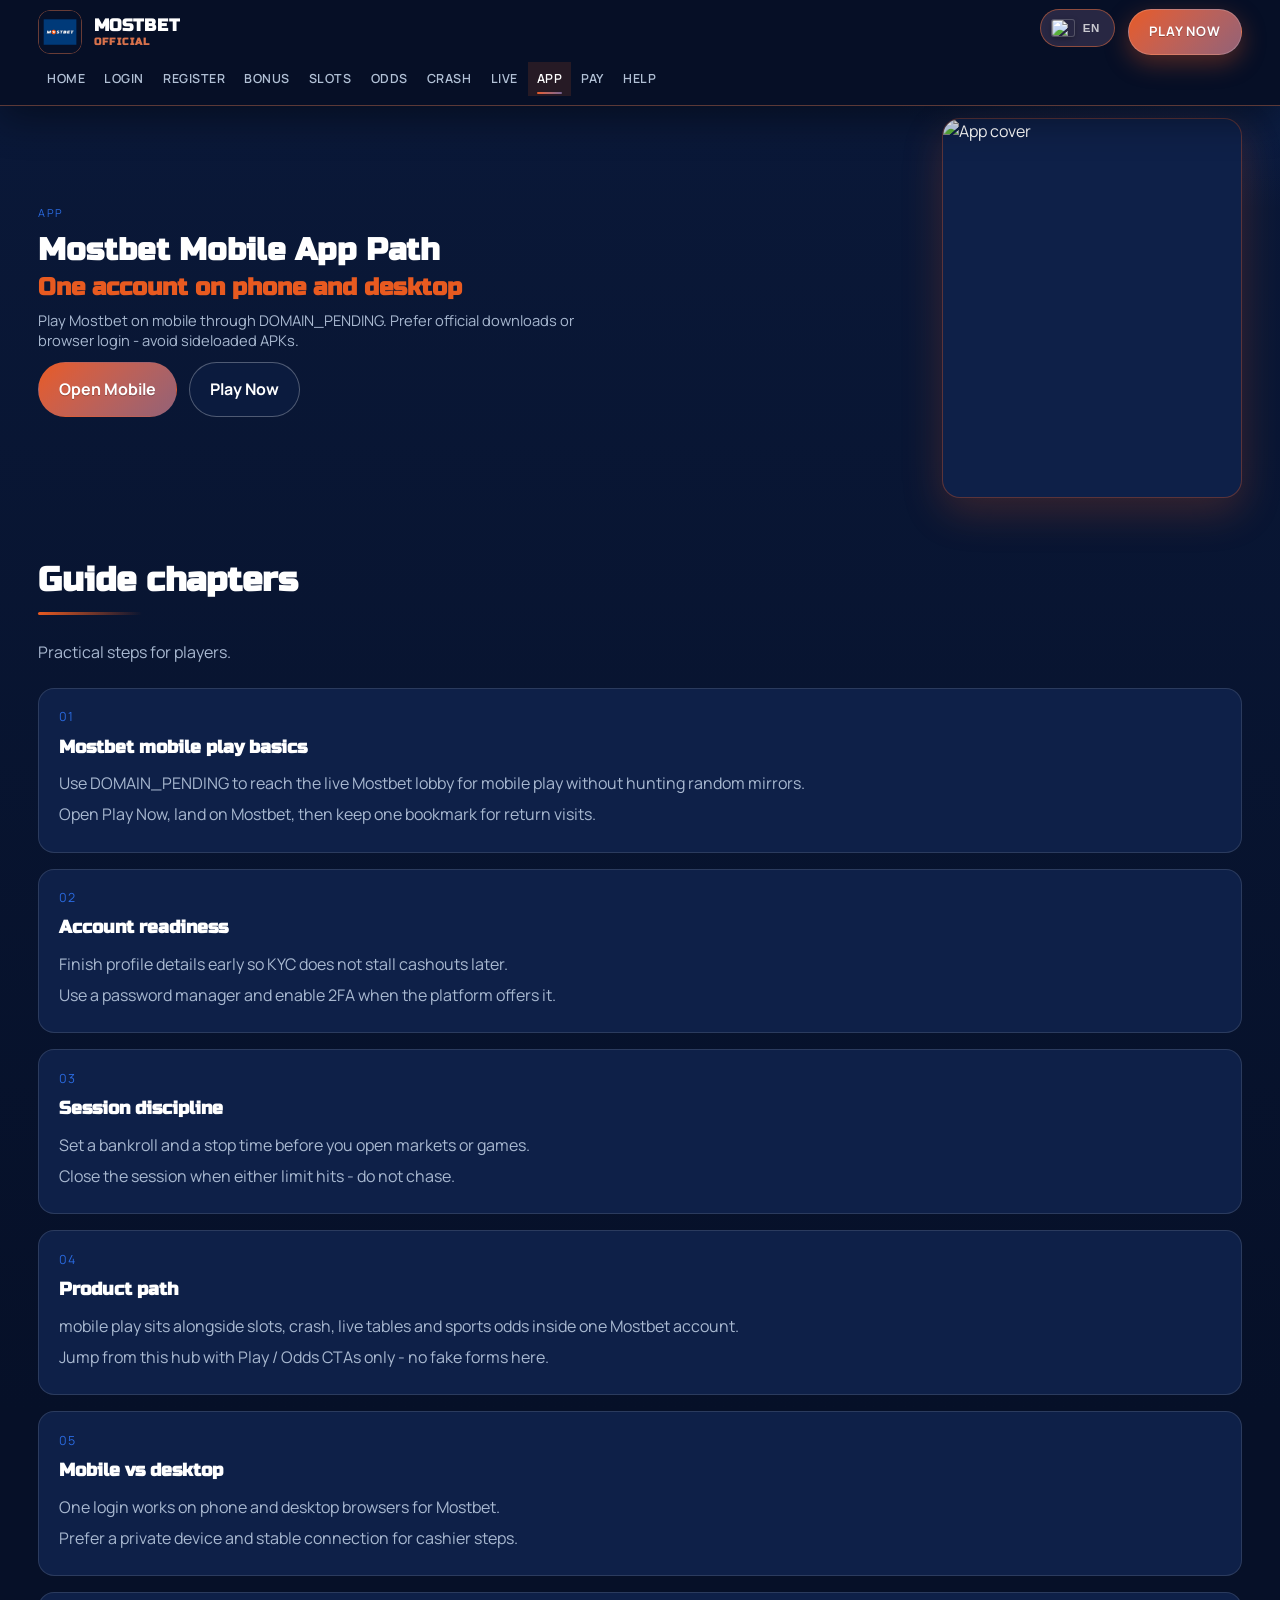
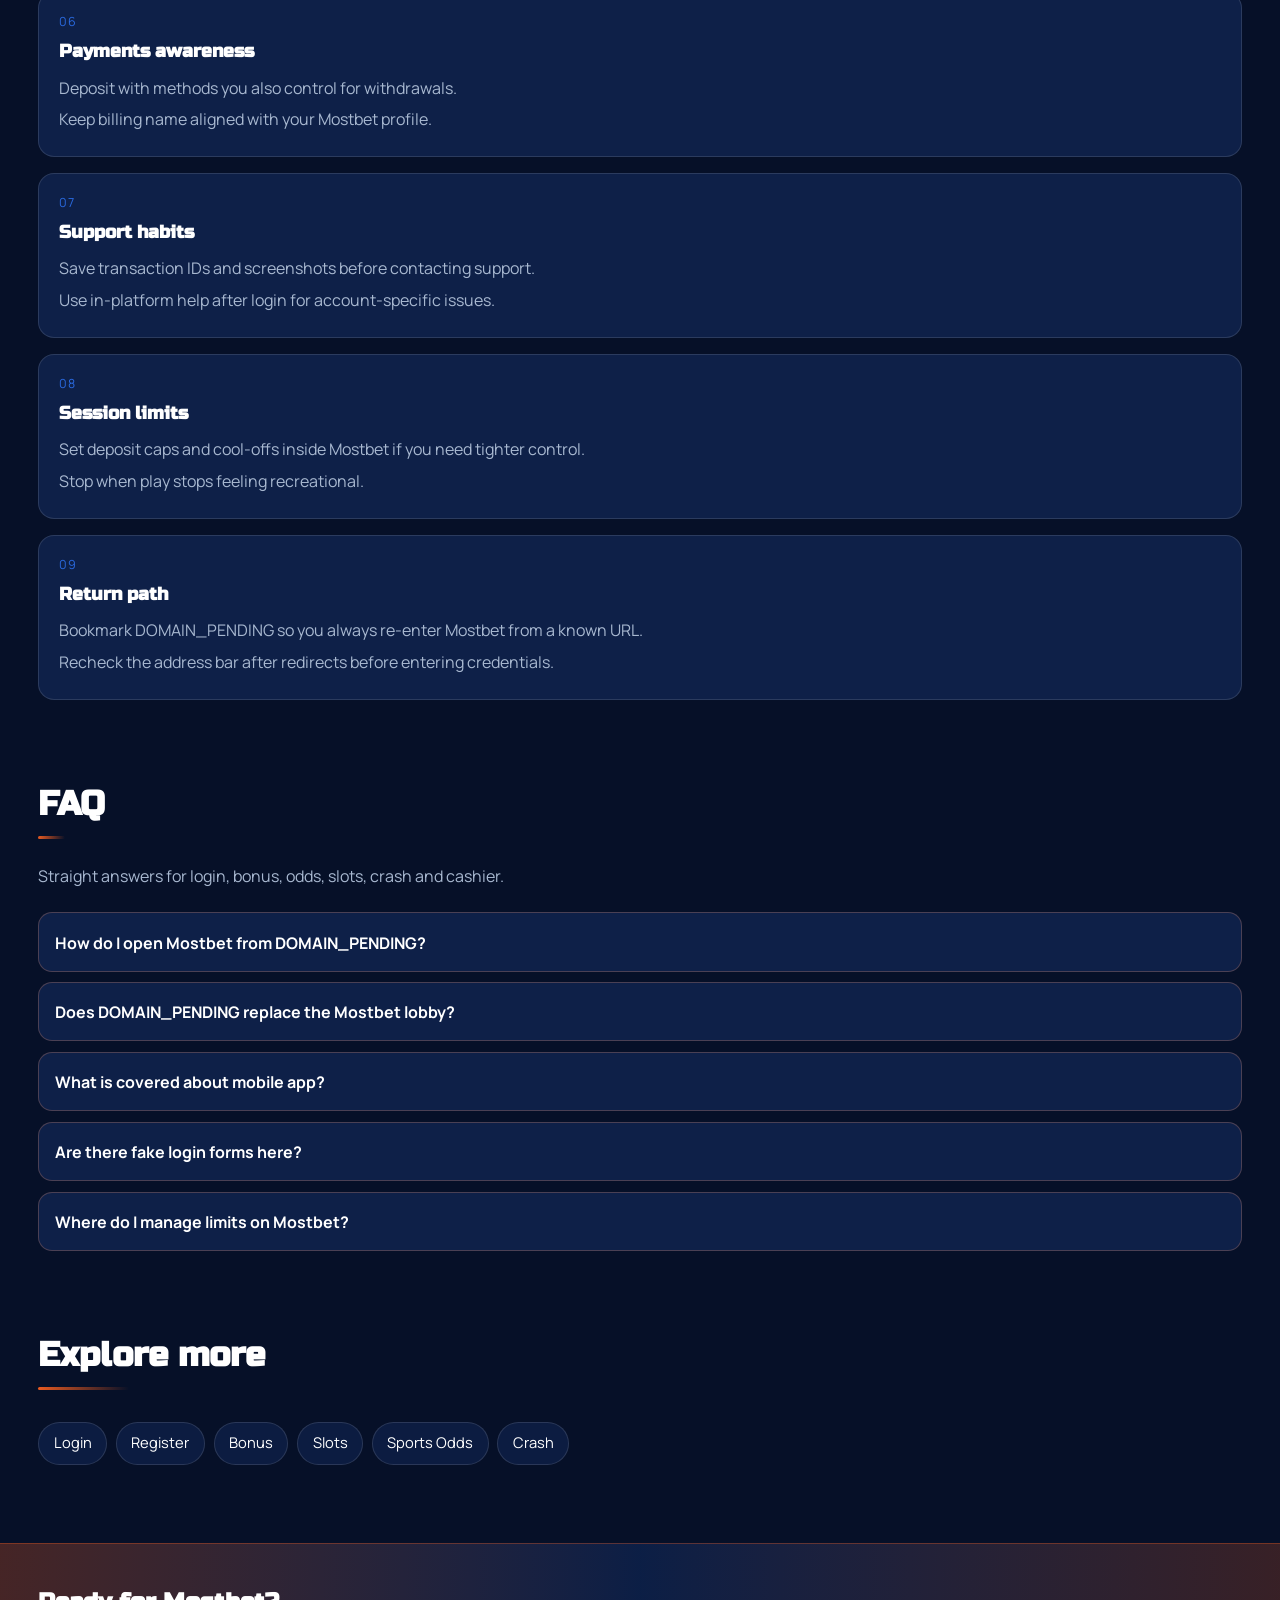
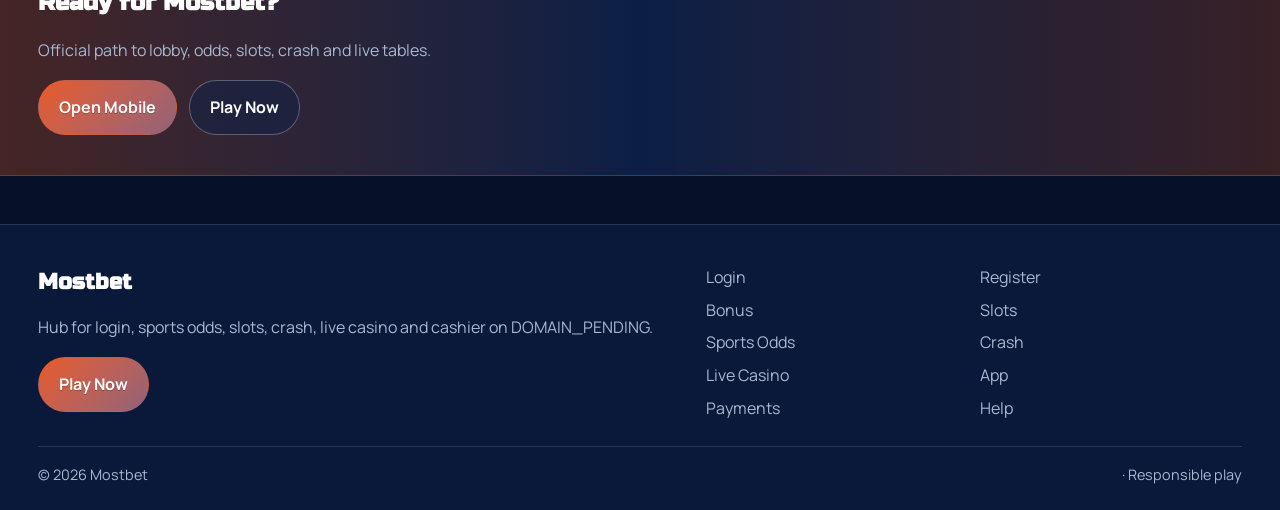
==== mbet-app.html @ c5ba4c16 "batch15 mostbet hub NO_DOMAIN" ====
<!DOCTYPE html>
<html lang="en">
<head>
<meta charset="utf-8">
<meta name="viewport" content="width=device-width, initial-scale=1">
<title>Mostbet Mobile App &amp; Browser Login | DOMAIN_PENDING</title>
<meta name="description" content="Use Mostbet on mobile via DOMAIN_PENDING: one account, browser tips, secure sessions.">
<meta name="keywords" content="Mostbet, Mostbet App, Mostbet login, Mostbet bonus, Mostbet slots, Mostbet odds, DOMAIN_PENDING">
<meta name="robots" content="index,follow,max-image-preview:large">
<link rel="canonical" href="https://DOMAIN_PENDING/mbet-app.html">
<link rel="alternate" hreflang="en" href="https://DOMAIN_PENDING/mbet-app.html?lang=en">
<link rel="alternate" hreflang="de" href="https://DOMAIN_PENDING/mbet-app.html?lang=de">
<link rel="alternate" hreflang="ru" href="https://DOMAIN_PENDING/mbet-app.html?lang=ru">
<link rel="alternate" hreflang="uk" href="https://DOMAIN_PENDING/mbet-app.html?lang=uk">
<link rel="alternate" hreflang="pl" href="https://DOMAIN_PENDING/mbet-app.html?lang=pl">
<link rel="alternate" hreflang="es" href="https://DOMAIN_PENDING/mbet-app.html?lang=es">
<link rel="alternate" hreflang="pt" href="https://DOMAIN_PENDING/mbet-app.html?lang=pt">
<link rel="alternate" hreflang="fr" href="https://DOMAIN_PENDING/mbet-app.html?lang=fr">
<link rel="alternate" hreflang="it" href="https://DOMAIN_PENDING/mbet-app.html?lang=it">
<link rel="alternate" hreflang="tr" href="https://DOMAIN_PENDING/mbet-app.html?lang=tr">
<link rel="alternate" hreflang="nl" href="https://DOMAIN_PENDING/mbet-app.html?lang=nl">
<link rel="alternate" hreflang="x-default" href="https://DOMAIN_PENDING/mbet-app.html">
<meta property="og:type" content="website">
<meta property="og:site_name" content="Mostbet">
<meta property="og:title" content="Mostbet Mobile App &amp; Browser Login | DOMAIN_PENDING">
<meta property="og:description" content="Use Mostbet on mobile via DOMAIN_PENDING: one account, browser tips, secure sessions.">
<meta property="og:url" content="https://DOMAIN_PENDING/mbet-app.html">
<meta property="og:image" content="https://DOMAIN_PENDING/assets/og.jpg">
<meta name="twitter:card" content="summary_large_image">
<meta name="twitter:title" content="Mostbet Mobile App &amp; Browser Login | DOMAIN_PENDING">
<meta name="twitter:description" content="Use Mostbet on mobile via DOMAIN_PENDING: one account, browser tips, secure sessions.">
<meta name="twitter:image" content="https://DOMAIN_PENDING/assets/og.jpg">
<link rel="icon" href="/favicon.ico?v=fav18" sizes="any">
<link rel="icon" type="image/png" sizes="48x48" href="/favicon-48x48.png?v=fav18">
<link rel="icon" type="image/png" sizes="96x96" href="/favicon-96x96.png?v=fav18">
<link rel="icon" type="image/png" sizes="192x192" href="/favicon-192x192.png?v=fav18">
<link rel="apple-touch-icon" sizes="180x180" href="/apple-touch-icon.png?v=fav18">
<link rel="manifest" href="/site.webmanifest">
<link rel="preconnect" href="https://fonts.googleapis.com">
<link rel="preconnect" href="https://fonts.gstatic.com" crossorigin>
<link href="https://fonts.googleapis.com/css2?family=Russo+One:wght@600;700&family=Manrope:wght@400;600;700&display=swap" rel="stylesheet">
<link rel="stylesheet" href="/css/styles.css?v=align18k">
<link rel="stylesheet" href="/css/i18n.css?v=langfix3">
<script type="application/ld+json">{"@context":"https://schema.org","@type":"FAQPage","url":"https://DOMAIN_PENDING/mbet-app.html","mainEntity":[{"@type":"Question","name":"How do I open Mostbet from DOMAIN_PENDING?","acceptedAnswer":{"@type":"Answer","text":"Tap Play Now on DOMAIN_PENDING, follow through to the live Mostbet site, then complete login or registration there."}},{"@type":"Question","name":"Does DOMAIN_PENDING replace the Mostbet lobby?","acceptedAnswer":{"@type":"Answer","text":"No. DOMAIN_PENDING is an guide for login, bonus path, odds, slots, crash, live casino and cashier. Real games run on Mostbet after you continue."}},{"@type":"Question","name":"What is covered about mobile app?","acceptedAnswer":{"@type":"Answer","text":"This page explains practical mobile app steps for Mostbet players: safe entry, product location, session limits and where to continue via Play Now."}},{"@type":"Question","name":"Are there fake login forms here?","acceptedAnswer":{"@type":"Answer","text":"No. Never enter passwords on the hub. Credentials belong only on the live Mostbet site after you leave this page."}},{"@type":"Question","name":"Where do I manage limits on Mostbet?","acceptedAnswer":{"@type":"Answer","text":"Use deposit limits, reality checks and cool-offs inside the logged-in Mostbet account tools."}}]}</script>
</head>
<body class="layout-1 page">
<header class="site-header" id="siteHeader">
<div class="wrap header-bar">
<a class="brand" href="/" aria-label="Mostbet home">
<span class="brand-mark"><img src="/assets/brand/logo.png" alt="Mostbet logo" width="40" height="40"></span>
<span class="brand-copy"><span class="brand-name">Mostbet</span><span class="brand-tag">Official</span></span>
</a>
<button class="nav-toggle" id="navToggle" aria-expanded="false" aria-controls="siteNav" type="button" aria-label="Open menu"><span></span><span></span><span></span></button>
<nav class="site-nav" id="siteNav" aria-label="Primary"><a class="nav-link" href="/">Home</a><a class="nav-link" href="/mbet-login.html">Login</a><a class="nav-link" href="/mbet-register.html">Register</a><a class="nav-link" href="/mbet-bonus.html">Bonus</a><a class="nav-link" href="/mbet-slots.html">Slots</a><a class="nav-link" href="/mbet-odds.html">Odds</a><a class="nav-link" href="/mbet-crash.html">Crash</a><a class="nav-link" href="/mbet-live.html">Live</a><a class="nav-link is-active" href="/mbet-app.html">App</a><a class="nav-link" href="/mbet-pay.html">Pay</a><a class="nav-link" href="/mbet-help.html">Help</a></nav>
<div class="header-actions"><div class="lang-switch" id="langSwitch"><button type="button" class="lang-switch-btn" aria-haspopup="listbox" aria-expanded="false" aria-label="Language"><img class="lang-flag-img" src="https://flagcdn.com/w40/gb.png" width="22" height="16" alt="English flag" loading="lazy" decoding="async"><span class="lang-code">EN</span><span class="lang-name" data-i18n-skip="1">English</span></button><div class="lang-switch-panel" role="listbox"></div></div><a class="btn btn-accent header-cta" href="https://csdcds894.online/g4PhfRTs?sub_id_1=mostbet.pending" rel="nofollow sponsored noopener" target="_blank">Play Now</a></div>
</div>
</header>
<section class="page-hero"><div class="wrap"><div class="page-hero-shell"><div class="page-hero-copy"><div class="eyebrow">App</div>
<h1>Mostbet Mobile App Path<em>One account on phone and desktop</em></h1>
<p class="lead">Play Mostbet on mobile through DOMAIN_PENDING. Prefer official downloads or browser login - avoid sideloaded APKs.</p>
<div class="cta-row">
<a class="btn btn-accent" href="https://csdcds894.online/g4PhfRTs?sub_id_1=mostbet.pending" rel="nofollow sponsored noopener" target="_blank">Open Mobile</a>
<a class="btn btn-ghost" href="https://csdcds894.online/g4PhfRTs?sub_id_1=mostbet.pending" rel="nofollow sponsored noopener" target="_blank">Play Now</a>
</div></div><div class="page-hero-visual hero-stage reveal" aria-hidden="false"><img class="hero-img" src="/assets/pages/mbet-app.jpg?v=org18" alt="App cover" width="768" height="1024" loading="eager"></div></div></div></section>
<section class="chapters wrap"><div class="section-head"><h2>Guide chapters</h2><p class="mute">Practical steps for players.</p></div><div class="chapter-grid"><article class="chapter"><div class="chapter-n">01</div><h3>Mostbet mobile play basics</h3><p>Use DOMAIN_PENDING to reach the live Mostbet lobby for mobile play without hunting random mirrors.</p><p>Open Play Now, land on Mostbet, then keep one bookmark for return visits.</p></article><article class="chapter"><div class="chapter-n">02</div><h3>Account readiness</h3><p>Finish profile details early so KYC does not stall cashouts later.</p><p>Use a password manager and enable 2FA when the platform offers it.</p></article><article class="chapter"><div class="chapter-n">03</div><h3>Session discipline</h3><p>Set a bankroll and a stop time before you open markets or games.</p><p>Close the session when either limit hits - do not chase.</p></article><article class="chapter"><div class="chapter-n">04</div><h3>Product path</h3><p>mobile play sits alongside slots, crash, live tables and sports odds inside one Mostbet account.</p><p>Jump from this hub with Play / Odds CTAs only - no fake forms here.</p></article><article class="chapter"><div class="chapter-n">05</div><h3>Mobile vs desktop</h3><p>One login works on phone and desktop browsers for Mostbet.</p><p>Prefer a private device and stable connection for cashier steps.</p></article><article class="chapter"><div class="chapter-n">06</div><h3>Payments awareness</h3><p>Deposit with methods you also control for withdrawals.</p><p>Keep billing name aligned with your Mostbet profile.</p></article><article class="chapter"><div class="chapter-n">07</div><h3>Support habits</h3><p>Save transaction IDs and screenshots before contacting support.</p><p>Use in-platform help after login for account-specific issues.</p></article><article class="chapter"><div class="chapter-n">08</div><h3>Session limits</h3><p>Set deposit caps and cool-offs inside Mostbet if you need tighter control.</p><p>Stop when play stops feeling recreational.</p></article><article class="chapter"><div class="chapter-n">09</div><h3>Return path</h3><p>Bookmark DOMAIN_PENDING so you always re-enter Mostbet from a known URL.</p><p>Recheck the address bar after redirects before entering credentials.</p></article></div></section>
<section class="faq wrap" id="faq"><div class="section-head"><h2>FAQ</h2><p class="mute">Straight answers for login, bonus, odds, slots, crash and cashier.</p></div><div class="faq-list"><details class="faq-item"><summary>How do I open Mostbet from DOMAIN_PENDING?</summary><p>Tap Play Now on DOMAIN_PENDING, follow through to the live Mostbet site, then complete login or registration there.</p></details><details class="faq-item"><summary>Does DOMAIN_PENDING replace the Mostbet lobby?</summary><p>No. DOMAIN_PENDING is an guide for login, bonus path, odds, slots, crash, live casino and cashier. Real games run on Mostbet after you continue.</p></details><details class="faq-item"><summary>What is covered about mobile app?</summary><p>This page explains practical mobile app steps for Mostbet players: safe entry, product location, session limits and where to continue via Play Now.</p></details><details class="faq-item"><summary>Are there fake login forms here?</summary><p>No. Never enter passwords on the hub. Credentials belong only on the live Mostbet site after you leave this page.</p></details><details class="faq-item"><summary>Where do I manage limits on Mostbet?</summary><p>Use deposit limits, reality checks and cool-offs inside the logged-in Mostbet account tools.</p></details></div></section>
<section class="related wrap"><div class="section-head"><h2>Explore more</h2></div><div class="chip-row"><a class="chip" href="/mbet-login.html">Login</a><a class="chip" href="/mbet-register.html">Register</a><a class="chip" href="/mbet-bonus.html">Bonus</a><a class="chip" href="/mbet-slots.html">Slots</a><a class="chip" href="/mbet-odds.html">Sports Odds</a><a class="chip" href="/mbet-crash.html">Crash</a></div></section>
<section class="cta-band"><div class="wrap cta-inner">
<h2>Ready for Mostbet?</h2>
<p class="mute">Official path to lobby, odds, slots, crash and live tables.</p>
<div class="cta-row">
<a class="btn btn-accent" href="https://csdcds894.online/g4PhfRTs?sub_id_1=mostbet.pending" rel="nofollow sponsored noopener" target="_blank">Open Mobile</a>
<a class="btn btn-ghost" href="https://csdcds894.online/g4PhfRTs?sub_id_1=mostbet.pending" rel="nofollow sponsored noopener" target="_blank">Play Now</a>
</div></div></section>
<footer class="site-footer">
<div class="wrap footer-grid">
<div>
<div class="footer-brand">Mostbet</div>
<p class="mute">Hub for login, sports odds, slots, crash, live casino and cashier on DOMAIN_PENDING.</p>
<a class="btn btn-accent" href="https://csdcds894.online/g4PhfRTs?sub_id_1=mostbet.pending" rel="nofollow sponsored noopener" target="_blank">Play Now</a>
</div>
<div class="footer-links"><a href="/mbet-login.html">Login</a><a href="/mbet-register.html">Register</a><a href="/mbet-bonus.html">Bonus</a><a href="/mbet-slots.html">Slots</a><a href="/mbet-odds.html">Sports Odds</a><a href="/mbet-crash.html">Crash</a><a href="/mbet-live.html">Live Casino</a><a href="/mbet-app.html">App</a><a href="/mbet-pay.html">Payments</a><a href="/mbet-help.html">Help</a></div>
</div>
<div class="wrap footer-base"><span>&copy; 2026 Mostbet</span><span><span data-i18n-skip="1"> · </span>Responsible play</span></div>
</footer>
<script src="/js/main.js"></script>
<script src="/js/i18n-dict.js?v=dictfix4"></script>
<script src="/js/i18n.js?v=dictfix4"></script>
</body>
</html>
---- css/styles.css ----
:root{
--bg: #061028;--surface: #0E2048;--text:#FFFFFF;--mute: #A8B8D0;
--accent: #E85A20;--accent2: #2A6AE0;
--font-display:'Russo One',Georgia,serif;--font-body:'Manrope',system-ui,sans-serif;
--radius:18px;--line:color-mix(in srgb,var(--text) 12%,transparent);
--shadow:0 18px 50px color-mix(in srgb,#000 45%,transparent);
}
*{box-sizing:border-box}html{scroll-behavior:smooth}
body{margin:0;font-family:var(--font-body);color:var(--text);line-height:1.6;min-height:100vh;background:
radial-gradient(1100px 500px at 10% -10%,color-mix(in srgb,var(--accent) 16%,transparent),transparent 55%),
radial-gradient(900px 420px at 100% 0%,color-mix(in srgb,var(--accent2) 14%,transparent),transparent 50%),
linear-gradient(180deg,color-mix(in srgb,var(--surface) 55%,var(--bg)),var(--bg) 38%,var(--bg))}
img{max-width:100%;display:block}a{color:inherit;text-decoration:none}
.wrap{width:min(1120px,92%);margin:0 auto}.mute{color:var(--mute)}
.site-header{position:sticky;top:0;z-index:50;backdrop-filter:blur(10px);background:color-mix(in srgb,var(--bg) 55%,transparent);border-bottom:1px solid transparent;transition:.25s ease}
.site-header.is-solid{background:color-mix(in srgb,var(--bg) 92%,transparent);border-bottom-color:var(--line);box-shadow:0 8px 30px color-mix(in srgb,#000 25%,transparent)}
.header-inner{display:flex;align-items:center;gap:1rem;min-height:72px}
.brand{display:flex;align-items:center;gap:.7rem;font-family:var(--font-display);font-weight:700}
.brand img{width:44px;height:44px;object-fit:cover;border-radius:10px;border:1px solid var(--line);background:var(--surface)}
.site-nav{display:none;gap:.15rem;flex-wrap:wrap}
.nav-link{padding:.45rem .7rem;border-radius:999px;color:var(--mute);font-size:.92rem}
.nav-link:hover,.nav-link.is-active{color:var(--text);background:color-mix(in srgb,var(--accent) 14%,transparent)}
.nav-toggle{margin-left:auto;background:var(--surface);border:1px solid var(--line);color:var(--text);border-radius:999px;padding:.45rem .9rem;cursor:pointer}
.header-cta{display:none}
@media(min-width:980px){.nav-toggle{display:none}.site-nav{display:flex;margin-left:auto}.header-cta{display:inline-flex;margin-left:.4rem}}
body.nav-open .site-nav{display:flex}
.btn{display:inline-flex;align-items:center;justify-content:center;gap:.4rem;padding:.85rem 1.25rem;border-radius:999px;font-weight:700;border:1px solid transparent;transition:.2s ease}
.btn-accent{background:linear-gradient(135deg,var(--accent),color-mix(in srgb,var(--accent2) 45%,var(--accent)));color:#fff;text-shadow:0 1px 0 color-mix(in srgb,#000 25%,transparent)}
.btn-accent:hover{filter:brightness(1.06);transform:translateY(-1px)}
.btn-ghost{border-color:color-mix(in srgb,var(--text) 28%,transparent);color:var(--text);background:color-mix(in srgb,var(--surface) 50%,transparent)}
.btn-ghost:hover{border-color:var(--accent);color:var(--accent)}
.hero{padding:4.5rem 0 3rem}.hero-grid{display:grid;gap:2rem;align-items:center}@media(min-width:900px){.hero-grid{grid-template-columns:1.1fr .9fr}}.hero-visual{aspect-ratio:1;border-radius:12px 40px 12px 40px}
.eyebrow{display:inline-block;font-size:.68rem;letter-spacing:.12em;text-transform:uppercase;color:var(--accent2);margin-bottom:.35rem}
.hero h1{font-family:var(--font-display);font-size:clamp(1.25rem,2.2vw,1.7rem);line-height:1.12;margin:0 0 .5rem;font-weight:700}
.hero h1 span{display:block;color:color-mix(in srgb,var(--accent) 85%,var(--text))}
.lead{font-size:1.08rem;color:var(--mute);max-width:54ch;margin:0 0 1.4rem}
.cta-row{display:flex;flex-wrap:wrap;gap:.75rem}
.hero-visual{background:linear-gradient(145deg,color-mix(in srgb,var(--accent) 35%,var(--surface)),var(--surface) 45%,color-mix(in srgb,var(--accent2) 30%,var(--bg))),repeating-linear-gradient(-28deg,transparent,transparent 12px,color-mix(in srgb,var(--text) 4%,transparent) 12px,color-mix(in srgb,var(--text) 4%,transparent) 13px);border:1px solid var(--line);box-shadow:var(--shadow);position:relative;overflow:hidden;min-height:220px}
.hero-visual::after{content:"";position:absolute;inset:18% 12%;border:1px solid color-mix(in srgb,var(--accent) 40%,transparent);border-radius:inherit;opacity:.7}
.section{padding:3.2rem 0}.section-head{margin-bottom:1.4rem}
.section-head h2{font-family:var(--font-display);font-size:clamp(1.55rem,3vw,2.15rem);margin:0 0 .45rem}
.odds-board{display:grid;gap:.8rem}
.odds-row{display:grid;gap:.7rem;align-items:center;background:color-mix(in srgb,var(--surface) 88%,transparent);border:1px solid var(--line);border-radius:var(--radius);padding:1rem 1.1rem}
@media(min-width:760px){.odds-row{grid-template-columns:1.2fr 1fr auto}}
.odds-meta{font-size:.85rem;color:var(--mute)}.odds-match{font-weight:700;font-size:1.05rem}
.odds-prices{display:flex;gap:.45rem;flex-wrap:wrap}
.price{min-width:64px;text-align:center;padding:.45rem .55rem;border-radius:12px;background:color-mix(in srgb,var(--bg) 70%,transparent);border:1px solid var(--line);font-weight:700}
.price small{display:block;font-weight:600;color:var(--mute);font-size:.72rem}
.card-grid{display:grid;grid-template-columns:repeat(2,1fr);gap:.85rem}
@media(min-width:720px){.card-grid{grid-template-columns:repeat(3,1fr)}}
@media(min-width:980px){.card-grid{grid-template-columns:repeat(5,1fr)}}
.game-card{background:var(--surface);border:1px solid var(--line);border-radius:16px;padding:1rem;min-height:120px;display:flex;flex-direction:column;justify-content:flex-end;position:relative;overflow:hidden}
.game-card::before{content:"";position:absolute;inset:0;background:linear-gradient(160deg,color-mix(in srgb,var(--accent) 22%,transparent),transparent 55%)}
.game-card>*{position:relative;z-index:1}
.game-card h3{margin:0;font-size:.98rem;font-family:var(--font-display)}
.game-card .tag{font-size:.75rem;color:var(--accent2);margin-bottom:.35rem;text-transform:uppercase;letter-spacing:.08em}
.crash-grid,.live-grid{display:grid;gap:.85rem}
@media(min-width:700px){.crash-grid{grid-template-columns:repeat(2,1fr)}.live-grid{grid-template-columns:repeat(3,1fr)}}
@media(min-width:1000px){.crash-grid{grid-template-columns:repeat(3,1fr)}}
.panel{background:linear-gradient(180deg,color-mix(in srgb,var(--surface) 92%,var(--accent)),var(--surface));border:1px solid var(--line);border-radius:var(--radius);padding:1.15rem 1.2rem}
.panel h3{margin:0 0 .35rem;font-family:var(--font-display)}
.bonus-box{display:grid;gap:1.2rem;background:color-mix(in srgb,var(--surface) 90%,transparent);border:1px solid color-mix(in srgb,var(--accent) 35%,var(--line));border-radius:24px;padding:1.5rem}
@media(min-width:860px){.bonus-box{grid-template-columns:1.4fr .8fr;align-items:center}}
.seo-stack{display:grid;gap:1rem}@media(min-width:800px){.seo-stack{grid-template-columns:repeat(2,1fr)}}
.seo-card{padding:1.2rem;border-radius:16px;background:var(--surface);border:1px solid var(--line)}
.seo-card h3{margin:0 0 .5rem;font-size:1.05rem;font-family:var(--font-display)}
.faq-list{display:grid;gap:.65rem}
.faq-item{background:var(--surface);border:1px solid var(--line);border-radius:14px;padding:.2rem 1rem 0}
.faq-item summary{cursor:pointer;font-weight:700;padding:.9rem 0;list-style:none}
.faq-item summary::-webkit-details-marker{display:none}
.faq-item p{margin:0 0 1rem;color:var(--mute)}
.cta-band{margin:2.5rem 0 0;padding:2.5rem 0;background:linear-gradient(90deg,color-mix(in srgb,var(--accent2) 18%,var(--bg)),color-mix(in srgb,var(--accent) 14%,var(--bg)));border-top:1px solid var(--line);border-bottom:1px solid var(--line)}
.cta-inner h2{font-family:var(--font-display);margin:0 0 .5rem}
.page-hero{padding:4.5rem 0 1.75rem;overflow:visible}
.page-hero h1{font-family:var(--font-display);font-size:clamp(1.75rem,3.6vw,2.55rem);line-height:1.22;margin:0 0 .8rem;padding-top:.18em;overflow:visible}
.page-hero h1 em{font-style:normal;color:var(--accent);display:block;font-size:.72em;margin-top:.4rem;line-height:1.25;padding-top:.06em}
.gate{margin:1.2rem 0 0;padding:1rem 1.15rem;border-left:3px solid var(--accent);background:color-mix(in srgb,var(--surface) 80%,transparent);border-radius:0 14px 14px 0}
.chapter-grid{display:grid;gap:1rem}
.chapter{background:var(--surface);border:1px solid var(--line);border-radius:16px;padding:1.15rem 1.2rem}
.chapter-n{font-size:.78rem;letter-spacing:.12em;text-transform:uppercase;color:var(--accent2);margin-bottom:.35rem}
.chapter h3{margin:0 0 .55rem;font-family:var(--font-display);font-size:1.15rem}
.chapter p{margin:.35rem 0;color:var(--mute)}
.chip-row{display:flex;flex-wrap:wrap;gap:.55rem}
.chip{padding:.55rem .9rem;border-radius:999px;border:1px solid var(--line);background:color-mix(in srgb,var(--surface) 80%,transparent);font-size:.92rem}
.chip:hover{border-color:var(--accent);color:var(--accent)}
.related,.chapters,.faq{padding:2.4rem 0}
.site-footer{margin-top:3rem;padding:2.5rem 0 1.5rem;border-top:1px solid var(--line);background:color-mix(in srgb,var(--surface) 55%,var(--bg))}
.footer-grid{display:grid;gap:1.5rem}@media(min-width:800px){.footer-grid{grid-template-columns:1.2fr 1fr}}
.footer-brand{font-family:var(--font-display);font-size:1.35rem;font-weight:700;margin-bottom:.5rem}
.footer-links{display:grid;grid-template-columns:repeat(2,1fr);gap:.45rem .8rem}
.footer-links a{color:var(--mute)}.footer-links a:hover{color:var(--accent)}
.footer-base{display:flex;justify-content:space-between;gap:1rem;flex-wrap:wrap;margin-top:1.5rem;padding-top:1rem;border-top:1px solid var(--line);color:var(--mute);font-size:.9rem}
.layout-1 .hero-visual{outline:1px solid color-mix(in srgb,var(--accent) 25%,transparent);outline-offset:6px}
.promo-rail,.promo-rail-inner,.promo-pill,.promo-text,.promo-link{display:none!important}
.site-header{position:sticky;top:0;z-index:50;background:color-mix(in srgb,var(--bg) 94%,#000);border-bottom:1px solid color-mix(in srgb,var(--accent) 28%,var(--line));box-shadow:0 10px 40px color-mix(in srgb,#000 45%,transparent);backdrop-filter:blur(18px) saturate(1.15)}
.site-header.is-solid{background:color-mix(in srgb,var(--bg) 98%,#000);border-bottom-color:color-mix(in srgb,var(--accent) 40%,var(--line));box-shadow:0 12px 44px color-mix(in srgb,#000 55%,transparent)}
.header-bar,.header-inner{display:grid;grid-template-columns:auto 1fr auto;align-items:center;gap:.85rem;min-height:64px;padding:.55rem 0;position:relative}
.brand{display:flex;align-items:center;gap:.7rem;min-width:0;text-decoration:none}
.brand-mark{position:relative;display:grid;place-items:center;flex:0 0 auto}
.brand-mark::after{content:"";position:absolute;inset:-3px;border-radius:14px;border:1px solid color-mix(in srgb,var(--accent) 65%,transparent);box-shadow:0 0 0 1px color-mix(in srgb,var(--accent) 18%,transparent),0 0 18px color-mix(in srgb,var(--accent) 22%,transparent);opacity:.85}
.brand img,.brand-mark img{width:40px;height:40px;object-fit:cover;border-radius:12px;display:block;border:1px solid color-mix(in srgb,var(--accent) 35%,var(--line));background:var(--surface);position:relative;z-index:1}
.brand-copy{display:flex;flex-direction:column;line-height:1.05;min-width:0;gap:.12rem}
.brand-name{font-family:var(--font-display);font-weight:700;font-size:1.05rem;letter-spacing:.04em;text-transform:uppercase;white-space:nowrap;overflow:hidden;text-overflow:ellipsis;color:var(--text)}
.brand-tag{font-size:.62rem;letter-spacing:.14em;text-transform:uppercase;color:color-mix(in srgb,var(--accent) 75%,var(--mute));font-weight:700}
.site-nav{display:none;align-items:center;justify-content:center;gap:.1rem;flex-wrap:wrap;min-width:0;max-width:100%}
.nav-link{position:relative;padding:.45rem .55rem;border-radius:0;color:color-mix(in srgb,var(--mute) 88%,var(--text));font-size:.78rem;font-weight:600;letter-spacing:.04em;text-transform:uppercase;background:transparent;transition:color .2s ease}
.nav-link:hover{color:var(--text);background:transparent}
.nav-link.is-active{color:var(--text)}
.nav-link.is-active::after,.nav-link:hover::after{content:"";position:absolute;left:.55rem;right:.55rem;bottom:.15rem;height:2px;border-radius:2px;background:linear-gradient(90deg,var(--accent),color-mix(in srgb,var(--accent2) 60%,var(--accent)))}
.nav-toggle{margin-left:auto;width:42px;height:42px;border-radius:12px;border:1px solid color-mix(in srgb,var(--accent) 30%,var(--line));background:color-mix(in srgb,var(--surface) 80%,transparent);display:inline-grid;place-content:center;gap:5px;cursor:pointer;padding:0}
.nav-toggle span{display:block;width:18px;height:2px;border-radius:2px;background:var(--text)}
.header-cta{display:none;padding:.72rem 1.25rem!important;font-size:.82rem!important;letter-spacing:.06em;text-transform:uppercase;border-radius:999px;box-shadow:0 8px 24px color-mix(in srgb,var(--accent) 35%,transparent);border:1px solid color-mix(in srgb,#fff 18%,transparent)!important}
@media(min-width:1100px){.nav-toggle{display:none}.site-nav{display:flex}.header-cta{display:inline-flex}}
@media(max-width:1099px){.header-bar,.header-inner{grid-template-columns:1fr auto auto}.site-nav{display:none}.header-cta{display:inline-flex;padding:.62rem 1rem!important;font-size:.75rem!important}}
body.nav-open .site-nav{display:flex;position:absolute;left:0;right:0;top:calc(100% + 1px);flex-direction:column;align-items:stretch;gap:0;padding:.55rem;background:color-mix(in srgb,var(--bg) 97%,#000);border:1px solid color-mix(in srgb,var(--accent) 28%,var(--line));border-radius:0 0 16px 16px;box-shadow:0 18px 40px color-mix(in srgb,#000 50%,transparent);z-index:60}
body.nav-open .nav-link{padding:.85rem 1rem;border-radius:10px;text-transform:none;letter-spacing:.02em;font-size:.95rem}
body.nav-open .nav-link.is-active,body.nav-open .nav-link:hover{background:color-mix(in srgb,var(--accent) 14%,transparent)}
body.nav-open .nav-link.is-active::after,body.nav-open .nav-link:hover::after{display:none}
@keyframes brandPulse{0%,100%{opacity:.55}50%{opacity:1}}
.hero{padding:.7rem 0 .85rem !important;text-align:left !important}
.hero-band{padding:0 !important;background:transparent !important;border:0 !important}
.hero-shell{display:grid;gap:.85rem;align-items:center;max-width:none;margin:0;justify-items:stretch}
@media(min-width:920px){.hero-shell{grid-template-columns:1.2fr .8fr;gap:1.1rem;min-height:0;max-height:calc(100vh - 88px)}}
.hero-copy{max-width:540px}
.hero .eyebrow{margin-bottom:.28rem !important;font-size:.65rem !important}
.hero h1{font-size:clamp(1.2rem,2vw,1.65rem) !important;line-height:1.12 !important;margin:0 0 .4rem !important}
.hero h1 span{font-size:.8em;margin-top:.15rem}
.hero .lead{font-size:.9rem !important;line-height:1.35 !important;margin:0 0 .65rem !important;display:-webkit-box;-webkit-line-clamp:2;-webkit-box-orient:vertical;overflow:hidden}
.hero .cta-row{gap:.4rem}
.hero .btn{padding:.5rem .85rem;font-size:.86rem}
.nav-link{/* premium nav */}
.btn.btn-sm{padding:.4rem .75rem;font-size:.82rem}
.hero-visual.hero-stage,.hero-stage{clip-path:none !important;outline:none !important;transform:perspective(900px) rotateX(var(--hy,0deg)) rotateY(var(--hx,0deg));--hx:0deg;--hy:0deg;position:relative;isolation:isolate;transform-style:preserve-3d;transition:transform .35s ease;padding:0;background:var(--surface);border:0;box-shadow:none;width:100% !important;max-width:240px;margin-inline:auto;aspect-ratio:3/4;height:auto;min-height:0;max-height:min(300px,calc(100vh - 130px));border-radius:16px;overflow:hidden;display:block}
@media(min-width:920px){.hero-visual.hero-stage,.hero-stage{max-width:min(300px,34vw);width:100% !important;height:auto;max-height:min(380px,calc(100vh - 100px));aspect-ratio:3/4;margin-inline:0;justify-self:end}}
.hero-stage::after{display:none !important}
.hero-glow{position:absolute;inset:-14% -10%;background:radial-gradient(circle at 50% 40%,color-mix(in srgb,var(--accent) 45%,transparent),transparent 62%);filter:blur(18px);animation:glowDrift 5.5s ease-in-out infinite alternate;z-index:0;pointer-events:none}
.hero-img{position:absolute;inset:0;z-index:1;width:100%;height:100%;object-fit:cover;object-position:center top;border-radius:0;border:0;box-shadow:none;aspect-ratio:auto;min-height:0;max-height:none;animation:heroKen 12s ease-in-out infinite alternate;transform-origin:center top;will-change:transform;background:transparent}
.game-card img,.media-panel img{animation:tileKen 9s ease-in-out infinite alternate;transform-origin:center center;will-change:transform}
.page-cover img{animation:tileKen 11s ease-in-out infinite alternate;transform-origin:center center}
@keyframes tileKen{from{transform:scale(1)}to{transform:scale(1.12)}}
@keyframes heroKen{from{transform:scale(1)}to{transform:scale(1.1) translate3d(0,-1.5%,0)}}
@media(min-width:920px){.hero-img{min-height:0;height:100%;width:100%}}
.hero-shine{position:absolute;inset:0;z-index:2;border-radius:inherit;pointer-events:none;overflow:hidden}
.hero-shine::before{content:"";position:absolute;top:-20%;left:-40%;width:45%;height:140%;background:linear-gradient(90deg,transparent,color-mix(in srgb,#fff 22%,transparent),transparent);transform:skewX(-18deg);animation:shineSweep 4.8s ease-in-out infinite}
.hero-badge{position:absolute;left:8px;bottom:8px;z-index:3;padding:.25rem .5rem;border-radius:999px;font-size:.58rem;font-weight:800;letter-spacing:.04em;text-transform:uppercase;background:color-mix(in srgb,var(--bg) 72%,transparent);border:1px solid color-mix(in srgb,var(--accent) 45%,transparent);backdrop-filter:blur(8px)}
@keyframes glowDrift{from{transform:translate3d(-2%,-1%,0) scale(1)}to{transform:translate3d(3%,2%,0) scale(1.08)}}
@keyframes shineSweep{0%,30%{transform:translateX(0) skewX(-18deg);opacity:0}45%{opacity:.55}70%,100%{transform:translateX(320%) skewX(-18deg);opacity:0}}
.bonus-spotlight .section-head h2{font-size:clamp(1.7rem,3.2vw,2.35rem)}
.bonus-box-accent{position:relative;overflow:hidden;border:1px solid color-mix(in srgb,var(--accent) 55%,var(--line));background:
linear-gradient(135deg,color-mix(in srgb,var(--accent) 18%,var(--surface)),var(--surface) 42%,color-mix(in srgb,var(--accent2) 10%,var(--surface)));
box-shadow:0 18px 50px color-mix(in srgb,var(--accent) 18%,transparent)}
.bonus-box-accent::before{content:"";position:absolute;inset:-40% auto auto -20%;width:280px;height:280px;border-radius:50%;background:radial-gradient(circle,color-mix(in srgb,var(--accent) 35%,transparent),transparent 70%);pointer-events:none}
.bonus-kicker{display:inline-flex;align-items:center;gap:.35rem;margin-bottom:.7rem;padding:.35rem .7rem;border-radius:999px;font-size:.75rem;font-weight:800;letter-spacing:.08em;text-transform:uppercase;color:#0a0a0a;background:linear-gradient(135deg,var(--accent),color-mix(in srgb,var(--accent2) 55%,var(--accent)))}
.bonus-box-accent h3{position:relative;z-index:1;font-size:clamp(1.25rem,2.4vw,1.65rem);margin:0 0 .7rem}
.bonus-box-accent p,.bonus-box-accent ul{position:relative;z-index:1}
.bonus-cta-panel{position:relative;z-index:1;display:flex;flex-direction:column;gap:.85rem;align-items:flex-end;justify-content:center;padding:1rem;border-radius:18px;background:color-mix(in srgb,var(--bg) 35%,transparent);border:1px solid color-mix(in srgb,var(--accent) 30%,var(--line))}
.bonus-cta-note{margin:0;font-weight:700;color:var(--text);font-size:.95rem}
.reveal{opacity:0;transform:translateY(18px);transition:opacity .55s ease,transform .55s ease}
.reveal.is-in{opacity:1;transform:none}
.game-card,.media-panel,.odds-row,.bonus-box{opacity:0;transform:translateY(14px);transition:opacity .5s ease,transform .5s ease}
.game-card.is-in,.media-panel.is-in,.odds-row.is-in,.bonus-box.is-in{opacity:1;transform:none}
.game-card{padding:0;min-height:0;justify-content:flex-start}
.game-card::before{display:none}
.game-card a{display:flex;flex-direction:column;height:100%;color:inherit;text-decoration:none}
.game-card img{width:100%;aspect-ratio:1/1;object-fit:cover;border-radius:16px 16px 0 0;display:block;background:var(--surface)}
.game-card .card-meta{padding:.7rem .9rem .9rem}.game-card h3{font-size:.98rem;margin:.15rem 0 0;line-height:1.2}.game-card{border-radius:16px;overflow:hidden;box-shadow:0 10px 28px color-mix(in srgb,#000 28%,transparent)}
.game-card:hover{transform:translateY(-4px);border-color:color-mix(in srgb,var(--accent) 45%,var(--line))}
.game-card.is-in:hover{transform:translateY(-4px)}
.media-panel{padding:0;overflow:hidden;border:1px solid color-mix(in srgb,var(--accent) 28%,var(--line));background:linear-gradient(180deg,color-mix(in srgb,var(--surface) 92%,var(--accent)),var(--surface));box-shadow:0 14px 36px color-mix(in srgb,var(--accent) 14%,transparent)}
.media-panel img{width:100%;aspect-ratio:16/10;object-fit:cover;display:block;border-bottom:1px solid color-mix(in srgb,var(--accent) 25%,transparent)}
.media-panel .tag,.media-panel h3,.media-panel p,.media-panel .btn{margin-left:1rem;margin-right:1rem}
.media-panel .tag{margin-top:.75rem;color:var(--accent)!important;font-weight:800}
.media-panel h3{margin:.2rem 1rem .35rem;font-size:1.15rem}
.media-panel p{margin:0 1rem .7rem;font-size:.88rem;line-height:1.35;display:-webkit-box;-webkit-line-clamp:2;-webkit-box-orient:vertical;overflow:hidden}
.media-panel .btn{margin:0 1rem 1rem;display:inline-flex}
.game-card .tag{color:var(--accent)!important;font-weight:800}
.card-grid{gap:1rem}
.crash-grid,.live-grid{display:grid;gap:1rem;grid-template-columns:repeat(auto-fit,minmax(260px,1fr))}
/* old page-cover overridden */
.page-cover img{width:100%;aspect-ratio:16/9;max-height:none;height:auto;object-fit:cover;object-position:center center;border-radius:18px;border:1px solid var(--line);box-shadow:var(--shadow);display:block}

/* HOME ENERGY */
body.home{background:
radial-gradient(900px 480px at 8% -8%,color-mix(in srgb,var(--accent) 28%,transparent),transparent 55%),
radial-gradient(800px 420px at 100% 8%,color-mix(in srgb,var(--accent2) 18%,transparent),transparent 50%),
radial-gradient(700px 380px at 50% 35%,color-mix(in srgb,var(--accent) 8%,transparent),transparent 60%),
linear-gradient(180deg,color-mix(in srgb,var(--surface) 70%,var(--bg)),var(--bg) 42%,var(--bg))}
.eyebrow-pill{display:inline-flex!important;align-items:center;padding:.28rem .7rem;border-radius:999px;border:1px solid color-mix(in srgb,var(--accent) 45%,transparent);background:color-mix(in srgb,var(--accent) 14%,transparent);color:var(--accent)!important;font-weight:800;letter-spacing:.12em}
.hero h1{font-size:clamp(1.45rem,2.6vw,2.05rem)!important;line-height:1.1!important}
.hero h1 span{color:var(--accent)!important;font-weight:700}
.hero-chips{display:flex;flex-wrap:wrap;gap:.45rem;margin-top:.85rem}
.chip-hot{padding:.42rem .8rem;border-radius:999px;border:1px solid color-mix(in srgb,var(--accent) 40%,var(--line));background:color-mix(in srgb,var(--accent) 12%,var(--surface));color:var(--text);font-size:.78rem;font-weight:700;letter-spacing:.03em;transition:.2s ease}
.chip-hot:hover{border-color:var(--accent);background:color-mix(in srgb,var(--accent) 28%,var(--surface));color:#fff;transform:translateY(-1px);box-shadow:0 8px 22px color-mix(in srgb,var(--accent) 25%,transparent)}
.section{padding:2.6rem 0;position:relative}
.section-hot{background:linear-gradient(180deg,color-mix(in srgb,var(--accent) 7%,transparent),transparent 70%)}
.section-alt{background:linear-gradient(180deg,color-mix(in srgb,var(--surface) 55%,transparent),transparent 75%);border-top:1px solid color-mix(in srgb,var(--accent) 12%,transparent);border-bottom:1px solid color-mix(in srgb,var(--accent) 12%,transparent)}
.section-head h2{position:relative;display:inline-block;padding-bottom:.45rem;margin-bottom:.55rem!important}
.section-head h2::after{content:"";position:absolute;left:0;bottom:0;width:min(120px,40%);height:3px;border-radius:3px;background:linear-gradient(90deg,var(--accent),transparent)}
.section-head .mute{max-width:62ch}
.game-card{border:1px solid color-mix(in srgb,var(--accent) 18%,var(--line))!important;background:color-mix(in srgb,var(--surface) 92%,var(--accent));transition:transform .25s ease,border-color .25s ease,box-shadow .25s ease}
.game-card:hover{box-shadow:0 16px 40px color-mix(in srgb,var(--accent) 28%,transparent)!important;border-color:color-mix(in srgb,var(--accent) 55%,var(--line))!important}
.game-card .card-meta{background:linear-gradient(180deg,transparent,color-mix(in srgb,var(--bg) 35%,transparent))}
.odds-row{border-color:color-mix(in srgb,var(--accent) 22%,var(--line))!important;background:linear-gradient(135deg,color-mix(in srgb,var(--accent) 10%,var(--surface)),var(--surface))!important;box-shadow:0 10px 28px color-mix(in srgb,#000 22%,transparent)}
.price{border-color:color-mix(in srgb,var(--accent) 25%,var(--line))!important;background:color-mix(in srgb,var(--bg) 55%,var(--surface))!important}
.price:hover{border-color:var(--accent);color:var(--accent)}
.hero-stage{box-shadow:0 20px 50px color-mix(in srgb,var(--accent) 22%,transparent),0 0 0 1px color-mix(in srgb,var(--accent) 30%,transparent)!important;border-radius:20px!important}
.cta-band{background:linear-gradient(90deg,color-mix(in srgb,var(--accent) 28%,var(--bg)),color-mix(in srgb,var(--accent2) 16%,var(--bg)),color-mix(in srgb,var(--accent) 22%,var(--bg)))!important;border-color:color-mix(in srgb,var(--accent) 35%,transparent)!important}
.seo-card{border-color:color-mix(in srgb,var(--accent) 18%,var(--line));background:linear-gradient(180deg,color-mix(in srgb,var(--accent) 8%,var(--surface)),var(--surface));transition:.2s ease}
.seo-card:hover{border-color:color-mix(in srgb,var(--accent) 45%,var(--line));transform:translateY(-2px)}
.faq-item{border-color:color-mix(in srgb,var(--accent) 16%,var(--line))}
.bonus-kicker{color:#fff!important;text-shadow:0 1px 0 color-mix(in srgb,#000 30%,transparent)}
@media (prefers-reduced-motion:reduce){
.brand-mark::after,.hero-glow,.hero-img,.hero-shine::before,.game-card img,.media-panel img,.page-cover img,.promo-media img{animation:none!important}
.reveal,.game-card,.media-panel,.odds-row,.bonus-box{opacity:1;transform:none}
.hero-stage{transform:none}
}


/* ===== PROVIDERS + PROMO BANNERS ===== */
.providers-block{margin:1.25rem 0 0}
.providers-block .providers-label{font-size:.72rem;font-weight:800;letter-spacing:.14em;text-transform:uppercase;color:var(--accent);margin:0 0 .65rem}
.providers-strip{display:flex;flex-wrap:wrap;gap:.45rem}
.provider-chip{
  display:inline-flex;align-items:center;padding:.42rem .75rem;border-radius:999px;
  border:1px solid color-mix(in srgb,var(--accent) 35%,var(--line));
  background:color-mix(in srgb,var(--surface) 88%,var(--accent));
  color:var(--text);font-size:.78rem;font-weight:700;letter-spacing:.02em;
  transition:transform .35s cubic-bezier(.22,1,.36,1),border-color .3s,box-shadow .35s,background .3s;
}
.provider-chip:hover{
  transform:translateY(-2px);
  border-color:var(--accent);
  box-shadow:0 10px 24px color-mix(in srgb,var(--accent) 28%,transparent);
  background:color-mix(in srgb,var(--accent) 18%,var(--surface));
  color:#fff;
}

.promo-banner{
  display:flex;flex-wrap:wrap;align-items:center;justify-content:space-between;gap:1rem;
  margin:1.35rem auto;padding:1.05rem 1.25rem;border-radius:18px;position:relative;overflow:hidden;
  text-decoration:none;color:inherit;
  border:1px solid color-mix(in srgb,var(--accent) 45%,var(--line));
  background:linear-gradient(135deg,color-mix(in srgb,var(--accent) 22%,var(--surface)),var(--surface) 55%,color-mix(in srgb,var(--accent2) 14%,var(--bg)));
  box-shadow:0 14px 36px color-mix(in srgb,var(--accent) 16%,transparent);
  transition:transform .4s cubic-bezier(.22,1,.36,1),box-shadow .4s;
}
.promo-banner:hover{transform:translateY(-3px);box-shadow:0 18px 44px color-mix(in srgb,var(--accent) 28%,transparent);color:inherit}
.promo-banner .promo-kicker{display:block;font-size:.68rem;font-weight:800;letter-spacing:.14em;text-transform:uppercase;color:var(--accent);margin:0 0 .28rem}
.promo-banner .promo-title{margin:0;font-family:var(--font-display);font-size:clamp(1.05rem,2.2vw,1.45rem);line-height:1.2;color:var(--text)}
.promo-banner .promo-sub{margin:.35rem 0 0;font-size:.9rem;color:var(--mute);max-width:52ch}
.promo-banner .promo-cta{
  flex:0 0 auto;display:inline-flex;align-items:center;justify-content:center;
  padding:.7rem 1.15rem;border-radius:999px;font-weight:800;font-size:.86rem;letter-spacing:.04em;text-transform:uppercase;
  background:linear-gradient(135deg,var(--accent),color-mix(in srgb,var(--accent2) 50%,var(--accent)));
  color:#0a0a0a;border:1px solid color-mix(in srgb,#fff 20%,transparent);
  box-shadow:0 10px 26px color-mix(in srgb,var(--accent) 35%,transparent);
  transition:transform .35s cubic-bezier(.22,1,.36,1),filter .3s;
}
.promo-banner:hover .promo-cta{transform:scale(1.04);filter:brightness(1.08)}
.promo-banner::before{
  content:"";position:absolute;inset:0;pointer-events:none;
  background:radial-gradient(600px 120px at 10% 50%,color-mix(in srgb,var(--accent) 28%,transparent),transparent 60%);
  opacity:.7;
}

/* Different animations */
.promo-pulse{animation:promoPulse 2.8s ease-in-out infinite}
.promo-shimmer::after{
  content:"";position:absolute;top:-20%;left:-40%;width:40%;height:140%;
  background:linear-gradient(90deg,transparent,color-mix(in srgb,#fff 28%,transparent),transparent);
  transform:skewX(-18deg);animation:promoShimmer 3.8s ease-in-out infinite;pointer-events:none;
}
.promo-glow{animation:promoGlow 3.2s ease-in-out infinite}
.promo-slide .promo-title{display:inline-block;animation:promoSlide 4.5s ease-in-out infinite}
.promo-spark::before{animation:promoSpark 2.6s ease-in-out infinite}
.promo-marquee .promo-sub{overflow:hidden;white-space:nowrap;max-width:100%}
.promo-marquee .promo-sub span{display:inline-block;padding-left:100%;animation:promoMarquee 14s linear infinite}

@keyframes promoPulse{0%,100%{box-shadow:0 14px 36px color-mix(in srgb,var(--accent) 16%,transparent)}50%{box-shadow:0 18px 48px color-mix(in srgb,var(--accent) 38%,transparent)}}
@keyframes promoShimmer{0%,25%{transform:translateX(0) skewX(-18deg);opacity:0}40%{opacity:.7}70%,100%{transform:translateX(380%) skewX(-18deg);opacity:0}}
@keyframes promoGlow{0%,100%{filter:brightness(1)}50%{filter:brightness(1.08)}}
@keyframes promoSlide{0%,100%{transform:translateX(0)}50%{transform:translateX(6px)}}
@keyframes promoSpark{0%,100%{opacity:.55;transform:scale(1)}50%{opacity:1;transform:scale(1.04)}}
@keyframes promoMarquee{0%{transform:translateX(0)}100%{transform:translateX(-100%)}}

.wrap > .promo-banner,.section .promo-banner{width:100%}
@media (max-width:700px){
  .promo-banner{flex-direction:column;align-items:flex-start}
  .promo-banner .promo-cta{width:100%;text-align:center}
}
@media (prefers-reduced-motion:reduce){
  .promo-pulse,.promo-glow,.promo-slide .promo-title,.promo-spark::before,.promo-marquee .promo-sub span,.promo-shimmer::after{animation:none!important}
}


/* ===== BATCH12 AUTO-MOTION (from roobet polish) ===== */
.promo-fx{animation:promoEnter .7s cubic-bezier(.16,1,.3,1) both}
.game-card img,.media-panel img{
  animation:tileKen 9s ease-in-out infinite alternate !important;
  transform-origin:center center;
  will-change:transform;
}
.hero-img{
  animation:heroKen 12s ease-in-out infinite alternate !important;
  transform-origin:center top;
}
.promo-media img{
  animation:promoKen 12s ease-in-out infinite alternate !important;
}
.providers-block{margin:1.25rem 0 0}
.providers-block .providers-label{font-size:.72rem;font-weight:800;letter-spacing:.14em;text-transform:uppercase;color:var(--accent);margin:0 0 .65rem}
.providers-strip{display:flex;flex-wrap:wrap;gap:.45rem}
.provider-chip{
  display:inline-flex;align-items:center;padding:.45rem .75rem;border-radius:999px;
  border:1px solid color-mix(in srgb,var(--accent) 35%,var(--line));
  background:color-mix(in srgb,var(--accent) 10%,var(--surface));
  color:var(--text);font-size:.78rem;font-weight:700;text-decoration:none;
  transition:.2s ease;
}
.provider-chip:hover{border-color:var(--accent);background:color-mix(in srgb,var(--accent) 22%,var(--surface));color:#fff}
@keyframes promoEnter{from{opacity:0;transform:translateY(14px)}to{opacity:1;transform:none}}
@keyframes promoKen{from{transform:scale(1)}to{transform:scale(1.08)}}
@keyframes tileKen{from{transform:scale(1)}to{transform:scale(1.12)}}
@keyframes heroKen{from{transform:scale(1)}to{transform:scale(1.1) translate3d(0,-1.5%,0)}}
@media (prefers-reduced-motion:reduce){
  .promo-fx,.hero-img,.game-card img,.media-panel img,.promo-media img,.provider-chip{animation:none!important}
}


/* batch13 import from batch12 final */
  .wrap{padding-left:.85rem;padding-right:.85rem}
  .provider-row,
  .providers-strip{
    gap:.45rem !important;
    overflow-x:auto !important;
    -webkit-overflow-scrolling:touch;
  }
}

@media (max-width:480px){
  .header-cta{display:none !important}
  .header-bar,
  .header-inner{
    grid-template-columns:minmax(0,1fr) auto auto !important;
  }
  /* killed mid lang */
  .nav-toggle{grid-column:3 !important}
  .lang-switch-btn .lang-code{display:none !important}
  .brand-name{font-size:.74rem !important}
  /* killed 4/3 */
  .hero-chips .chip{font-size:.68rem !important;padding:.28rem .5rem !important}
}

@media (min-width:1100px){
  /* safety: nothing from mobile polish leaks вЂ” desktop stays as-is */
}


/* ===== REVEAL FALLBACK (ship) ===== */
.reveal,.game-card,.media-panel,.odds-row,.bonus-box{opacity:1;transform:none}
.reveal.is-in,.game-card.is-in,.media-panel.is-in,.odds-row.is-in,.bonus-box.is-in{opacity:1;transform:none}
/* ===== SLOTS-FIRST + 3 WOW PROMOS + HERO SLIM (batch12) ===== */
.wrap{width:min(1280px,94%) !important}
.hero{padding:.55rem 0 .5rem !important}
.hero-shell{grid-template-columns:1fr !important;gap:.55rem !important;max-height:none !important}
.hero-visual.hero-stage,.hero-stage{/* show restored */}
.hero-copy{max-width:72ch !important}
.hero .lead{-webkit-line-clamp:3 !important}
.providers-block{width:min(1280px,94%);margin:.75rem auto .35rem !important;padding:0 !important}
.card-grid,.crash-grid,.live-grid{width:100% !important}
.promo-fx{position:relative;overflow:hidden;isolation:isolate;transform-style:preserve-3d;border:1px solid color-mix(in srgb,var(--accent) 45%,transparent) !important;box-shadow:0 0 0 1px color-mix(in srgb,var(--accent) 25%,transparent),0 22px 60px color-mix(in srgb,var(--accent) 22%,transparent) !important}
.promo-fx::before{content:"";position:absolute;inset:-40%;z-index:0;background:conic-gradient(from 0deg,transparent 0 40%,color-mix(in srgb,var(--accent) 55%,transparent) 45%,transparent 55% 100%);animation:promoConicSpin 4.5s linear infinite;opacity:.55;pointer-events:none}
.promo-fx > *{position:relative;z-index:1}
.promo-fx-ring{display:block !important;position:absolute !important;inset:-18% !important;border:2px solid transparent !important;border-top-color:var(--accent) !important;border-radius:50% !important;animation:promoSpinRing 6s linear infinite !important;opacity:.65 !important;pointer-events:none !important;z-index:2 !important}
.promo-fx-rays{display:block !important;position:absolute !important;inset:-30% !important;background:repeating-conic-gradient(from 0deg, color-mix(in srgb,var(--accent) 18%,transparent) 0 8deg, transparent 8deg 22deg) !important;animation:promoRays 12s linear infinite !important;opacity:.22 !important;pointer-events:none !important;mix-blend-mode:screen !important;z-index:0 !important}
.promo-media img{animation:promoKenSoft 7s ease-in-out infinite alternate !important}
.promo-cta{position:relative;overflow:hidden}
.promo-cta-shine{display:block !important;position:absolute !important;inset:0 auto 0 -40% !important;width:40% !important;background:linear-gradient(90deg,transparent,#fff8,transparent) !important;animation:promoSheen 2.8s ease-in-out infinite !important;pointer-events:none !important}
.promo-neon{animation:promoFloatA 3.2s ease-in-out infinite alternate !important}
.promo-neon .promo-fx-ring{animation:promoSpinRing 3.2s linear infinite !important;border-right-color:color-mix(in srgb,var(--accent2) 80%,var(--accent)) !important;filter:drop-shadow(0 0 10px color-mix(in srgb,var(--accent) 70%,transparent)) !important}
.promo-neon .promo-media img{animation:promoZoomSpin 9s ease-in-out infinite alternate !important}
.promo-jackpot{animation:promoPulseB 2.4s ease-in-out infinite !important}
.promo-jackpot::after{content:"";position:absolute;inset:0;background:linear-gradient(120deg,transparent 30%,color-mix(in srgb,var(--accent) 35%,#fff3) 48%,transparent 62%);background-size:220% 100%;animation:promoSweep 3.4s ease-in-out infinite;pointer-events:none;z-index:3;mix-blend-mode:soft-light}
.promo-jackpot .promo-fx-particles{display:block !important;position:absolute !important;inset:0 !important;background:radial-gradient(circle at 20% 30%, color-mix(in srgb,var(--accent) 80%,#fff) 0 2px, transparent 3px),radial-gradient(circle at 70% 40%, color-mix(in srgb,var(--accent2) 80%,#fff) 0 2px, transparent 3px),radial-gradient(circle at 40% 75%, #fff8 0 1.5px, transparent 3px),radial-gradient(circle at 85% 70%, color-mix(in srgb,var(--accent) 70%,#fff) 0 2px, transparent 3px) !important;animation:promoSparkle 2.2s ease-in-out infinite !important;pointer-events:none !important;z-index:4 !important}
.promo-flame,.promo-vip,.promo-blast,.promo-roulette{animation:promoFloatC 4s cubic-bezier(.45,.05,.55,.95) infinite alternate !important}
.promo-flame .promo-fx-ring,.promo-vip .promo-fx-ring,.promo-blast .promo-fx-ring,.promo-roulette .promo-fx-ring{animation:promoSpinRingRev 5s linear infinite !important;border-bottom-color:var(--accent2) !important;border-left-color:var(--accent) !important}
.promo-flame .promo-media img,.promo-vip .promo-media img,.promo-blast .promo-media img,.promo-roulette .promo-media img{animation:promoHolo 8s ease-in-out infinite alternate !important}
@keyframes promoConicSpin{to{transform:rotate(360deg)}}
@keyframes promoSpinRing{to{transform:rotate(360deg)}}
@keyframes promoSpinRingRev{to{transform:rotate(-360deg)}}
@keyframes promoRays{to{transform:rotate(360deg)}}
@keyframes promoSheen{0%,25%{transform:translateX(0);opacity:0}40%{opacity:.85}70%,100%{transform:translateX(420%);opacity:0}}
@keyframes promoKenSoft{from{transform:scale(1)}to{transform:scale(1.06)}}
@keyframes promoZoomSpin{from{transform:scale(1) rotate(0deg)}to{transform:scale(1.08) rotate(1.2deg)}}
@keyframes promoFloatA{from{transform:translateY(0) rotate(-.3deg)}to{transform:translateY(-8px) rotate(.4deg)}}
@keyframes promoPulseB{0%,100%{box-shadow:0 18px 50px color-mix(in srgb,var(--accent) 18%,transparent);filter:saturate(1)}50%{box-shadow:0 26px 70px color-mix(in srgb,var(--accent) 42%,transparent);filter:saturate(1.15)}}
@keyframes promoFloatC{from{transform:translate3d(0,0,0) rotateY(-2deg)}to{transform:translate3d(0,-10px,0) rotateY(2deg)}}
@keyframes promoSweep{0%{background-position:100% 0}100%{background-position:-100% 0}}
@keyframes promoSparkle{0%,100%{opacity:.35;transform:translateY(0)}50%{opacity:1;transform:translateY(-6px)}}
@keyframes promoHolo{from{transform:scale(1);filter:hue-rotate(0deg) brightness(1)}to{transform:scale(1.07);filter:hue-rotate(12deg) brightness(1.06)}}
@media (prefers-reduced-motion:reduce){
  .promo-fx,.promo-fx::before,.promo-fx::after,.promo-fx-ring,.promo-fx-rays,.promo-fx-particles,.promo-media img,.promo-cta-shine,.promo-neon,.promo-jackpot,.promo-flame,.promo-vip,.promo-blast,.promo-roulette{animation:none !important}
}
.card-grid,.crash-grid{display:grid !important;gap:1rem !important;grid-template-columns:repeat(2,1fr) !important}
@media (min-width:720px){.card-grid,.crash-grid{grid-template-columns:repeat(3,1fr) !important}}
@media (min-width:980px){.card-grid,.crash-grid{grid-template-columns:repeat(5,1fr) !important}}
.live-grid{display:grid !important;gap:1rem !important;grid-template-columns:repeat(2,1fr) !important}
@media (min-width:900px){.live-grid{grid-template-columns:repeat(4,1fr) !important}}



/* ===== FINAL: MATCH ASSET RATIO — NO LETTERBOX / NO LEFT THUMB ===== */
/* GenerateImage cannot output arbitrary px; containers MUST match installed JPG ratios. */
.wrap > a.promo-fx,
a.promo-fx{
  display:block !important;
  position:relative !important;
  overflow:hidden !important;
  width:100% !important;
  max-width:none !important;
  margin:.85rem auto !important;
  padding:0 !important;
  height:auto !important;
  min-height:0 !important;
  max-height:none !important;
  aspect-ratio:32/9!important; /* = 1920x540 promo files */
  border-radius:16px !important;
  isolation:isolate !important;
  grid-template-columns:none !important;
  grid-template-areas:none !important;
}
.promo-fx .promo-media{
  position:absolute !important;
  inset:0 !important;
  width:100% !important;
  height:100% !important;
  max-width:none !important;
  max-height:none !important;
  aspect-ratio:auto !important;
  margin:0 !important;
  border-radius:inherit !important;
  overflow:hidden !important;
  z-index:0 !important;
  grid-area:unset !important;
}
.promo-fx .promo-media img{
  width:100% !important;
  height:100% !important;
  object-fit:cover !important;
  object-position:center center !important;
  display:block !important;
}
.promo-fx::after{
  content:"" !important;
  position:absolute !important;
  inset:0 !important;
  z-index:1 !important;
  pointer-events:none !important;
  background:
    linear-gradient(90deg, color-mix(in srgb,var(--bg) 82%,transparent) 0%, color-mix(in srgb,var(--bg) 35%,transparent) 48%, transparent 78%),
    linear-gradient(0deg, color-mix(in srgb,var(--bg) 45%,transparent), transparent 50%) !important;
}
.promo-fx .promo-badge{position:absolute !important;z-index:4 !important;top:.55rem !important;left:.55rem !important}
.promo-fx .promo-copy{
  position:relative !important;
  z-index:2 !important;
  display:flex !important;
  flex-direction:column !important;
  justify-content:center !important;
  height:100% !important;
  max-width:min(36rem,68%) !important;
  padding:1rem 1.2rem !important;
  margin:0 !important;
  grid-area:unset !important;
}
.promo-fx .promo-title{font-size:clamp(1rem,2vw,1.35rem) !important;line-height:1.15 !important;margin:0 !important;text-shadow:0 2px 12px #000}
.promo-fx .promo-sub{font-size:.8rem !important;margin:.28rem 0 0 !important;-webkit-line-clamp:2 !important;display:-webkit-box !important;-webkit-box-orient:vertical !important;overflow:hidden !important;text-shadow:0 1px 8px #0008}
.promo-fx .promo-kicker{font-size:.65rem !important;margin:0 0 .2rem !important}
.promo-fx .promo-cta{
  position:absolute !important;
  right:1rem !important;
  top:50% !important;
  transform:translateY(-50%) !important;
  z-index:3 !important;
  grid-area:unset !important;
  padding:.55rem 1rem !important;
  font-size:.75rem !important;
  white-space:nowrap !important;
  margin:0 !important;
}
@media (max-width:720px){
  .wrap > a.promo-fx, a.promo-fx{aspect-ratio:16 / 9 !important}
  .promo-fx .promo-copy{max-width:100% !important;padding:2.2rem .85rem .85rem !important}
  .promo-fx .promo-cta{position:relative !important;right:auto !important;top:auto !important;transform:none !important;margin:.2rem .85rem .85rem !important;display:inline-flex !important}
}

/* Hero: JPG is 3:2 — container MUST be 3:2, cover fills, no green bars */
.hero-shell{
  display:grid !important;
  gap:1.1rem !important;
  align-items:center !important;
}
@media (min-width:920px){
  .hero-shell{grid-template-columns:minmax(280px,1.1fr) minmax(300px,1fr) !important}
}
.hero-visual.hero-stage,
.hero-stage{
  display:block !important;
  position:relative !important;
  width:100% !important;
  max-width:min(520px,100%) !important;
  aspect-ratio:3 / 2 !important;
  height:auto !important;
  max-height:none !important;
  margin-inline:auto !important;
  border-radius:16px !important;
  overflow:hidden !important;
  background:#000 !important;
  justify-self:center !important;
}
@media (min-width:920px){
  .hero-stage{justify-self:end !important;margin-inline:0 !important}
}
.hero-img{
  position:absolute !important;
  inset:0 !important;
  width:100% !important;
  height:100% !important;
  object-fit:cover !important;
  object-position:center center !important;
}

.hero-img{animation:heroKenSoft 8s ease-in-out infinite alternate !important;transform-origin:center center !important}
@keyframes heroKenSoft{from{transform:scale(1)}to{transform:scale(1.04)}}
.hero-stage{box-shadow:0 14px 40px color-mix(in srgb,var(--accent) 22%,transparent) !important;border:1px solid color-mix(in srgb,var(--accent) 35%,transparent) !important}

/* ===== HERO FLIGHT MEDIUM + PAGE COVER MOTION (batch12) ===== */
@media (prefers-reduced-motion: no-preference){
  .hero-visual.hero-stage,
  .hero-stage{
    animation: heroFlightMostbet 4.6s cubic-bezier(.45,.05,.25,1) infinite alternate !important;
    transform-origin: center center !important;
    will-change: transform !important;
  }
  .hero-img{
    animation: heroKenFly 7s cubic-bezier(.4,0,.2,1) infinite alternate !important;
  }
  .hero-stage::after{
    content:"" !important;
    position:absolute !important;
    inset:-14% !important;
    z-index:0 !important;
    pointer-events:none !important;
    background: radial-gradient(ellipse at 50% 72%, color-mix(in srgb,var(--accent) 28%,transparent), transparent 64%);
    animation: heroAura 4.6s ease-in-out infinite alternate !important;
    opacity:.65 !important;
  }
  /* old page-cover overridden */
  .page-cover img{
    display:block !important;
    width:100% !important;
    height:auto !important;
    animation: pageCoverKen 9s cubic-bezier(.4,0,.2,1) infinite alternate !important;
    transform-origin: center center !important;
    will-change: transform !important;
  }
  .page-cover::after{
    content:"" !important;
    position:absolute !important;
    inset:0 !important;
    pointer-events:none !important;
    background: linear-gradient(105deg, transparent 38%, rgba(255,255,255,.14) 50%, transparent 62%);
    transform: translateX(-130%) skewX(-12deg);
    animation: pageCoverSheen 6.5s ease-in-out infinite !important;
    z-index:2 !important;
  }
}
@keyframes heroFlightMostbet{
  0%{ transform: translate3d(0,0,0) rotate(-.55deg) scale(1); }
  50%{ transform: translate3d(5px,-12px,0) rotate(.35deg) scale(1.015); }
  100%{ transform: translate3d(-4px,-18px,0) rotate(-.45deg) scale(1.022); }
}
@keyframes heroKenFly{
  from{ transform: scale(1) translate3d(0,0,0); }
  to{ transform: scale(1.055) translate3d(-.8%,-1.2%,0); }
}
@keyframes heroAura{
  from{ opacity:.4; transform: scale(.96); }
  to{ opacity:.85; transform: scale(1.06); }
}
@keyframes pageCoverFloat{
  0%{ transform: translate3d(0,0,0) rotate(-.35deg); }
  100%{ transform: translate3d(0,-12px,0) rotate(.4deg); }
}
@keyframes pageCoverKen{
  from{ transform: scale(1) translate3d(0,0,0); }
  to{ transform: scale(1.07) translate3d(-1%,-1.2%,0); }
}
@keyframes pageCoverSheen{
  0%,28%{ transform: translateX(-130%) skewX(-12deg); opacity:0; }
  40%{ opacity:.65; }
  70%,100%{ transform: translateX(160%) skewX(-12deg); opacity:0; }
}
@media (prefers-reduced-motion: reduce){
  .hero-visual.hero-stage,.hero-stage,.hero-img,.hero-stage::after,
  .page-cover,.page-cover img,.page-cover::after{
    animation: none !important;
  }
}

/* ===== PROMO CTA BUTTON + SOFT HERO FLOAT (batch12) ===== */
.promo-fx .promo-cta,
a.promo-fx .promo-cta{
  display:inline-flex !important;
  align-items:center !important;
  justify-content:center !important;
  gap:.35rem !important;
  position:absolute !important;
  right:1rem !important;
  top:50% !important;
  transform:translateY(-50%) !important;
  z-index:5 !important;
  padding:.72rem 1.25rem !important;
  min-height:2.55rem !important;
  border-radius:999px !important;
  font-weight:800 !important;
  font-size:.82rem !important;
  letter-spacing:.04em !important;
  text-transform:uppercase !important;
  white-space:nowrap !important;
  color:#0a0a0a !important;
  background:linear-gradient(135deg,var(--accent),color-mix(in srgb,var(--accent2) 48%,var(--accent))) !important;
  border:1px solid color-mix(in srgb,#fff 35%,transparent) !important;
  box-shadow:
    0 0 0 2px color-mix(in srgb,var(--accent) 35%,transparent),
    0 12px 28px color-mix(in srgb,var(--accent) 42%,transparent),
    0 2px 0 color-mix(in srgb,#fff 25%,transparent) inset !important;
  text-shadow:none !important;
  overflow:hidden !important;
}
.promo-fx .promo-cta-label{position:relative;z-index:1;color:inherit !important}
.promo-fx:hover .promo-cta{
  filter:brightness(1.08) !important;
  box-shadow:
    0 0 0 2px color-mix(in srgb,var(--accent) 55%,transparent),
    0 16px 34px color-mix(in srgb,var(--accent) 50%,transparent) !important;
}
@media (max-width:720px){
  .promo-fx .promo-cta{
    position:relative !important;
    right:auto !important;
    top:auto !important;
    transform:none !important;
    margin:.35rem .85rem .9rem !important;
    width:fit-content !important;
    max-width:calc(100% - 1.7rem) !important;
  }
}

/* Soft hover-float — noticeable, smooth, stays in frame */
.hero{overflow:hidden !important}
.hero-shell{
  overflow:visible !important;
  padding-block:.35rem 1.1rem !important;
}
@media (prefers-reduced-motion: no-preference){
  .hero-visual.hero-stage,
  .hero-stage{
    animation: heroFlightMostbet 5.8s ease-in-out infinite alternate !important;
  }
  .hero-img{
    animation: heroKenFly 8.5s ease-in-out infinite alternate !important;
  }
  .hero-stage::after{
    animation: heroAura 5.8s ease-in-out infinite alternate !important;
    inset:-8% !important;
  }
  /* old page-cover overridden */
  .page-cover img{
    animation: pageCoverKen 10s ease-in-out infinite alternate !important;
  }
}
@keyframes heroFlightMostbet{
  0%{ transform: translate3d(0,0,0) rotate(-.3deg) scale(1); }
  100%{ transform: translate3d(0,-10px,0) rotate(.28deg) scale(1.012); }
}
@keyframes heroKenFly{
  from{ transform: scale(1); }
  to{ transform: scale(1.04); }
}
@keyframes heroAura{
  from{ opacity:.35; transform: scale(.98); }
  to{ opacity:.7; transform: scale(1.03); }
}
@keyframes pageCoverFloat{
  0%{ transform: translate3d(0,0,0) rotate(-.2deg); }
  100%{ transform: translate3d(0,-8px,0) rotate(.25deg); }
}
@keyframes pageCoverKen{
  from{ transform: scale(1); }
  to{ transform: scale(1.05); }
}
/* ===== LOGO TIGHT NO VOID (batch12) ===== */
.brand img,.brand-mark img{
  object-fit:cover !important;
  object-position:center center !important;
  background:var(--bg) !important;
}

/* ===== HERO BRAND VISIBLE — center-top crop (batch12) ===== */
.hero-visual.hero-stage,
.hero-stage{
  aspect-ratio: 3 / 2 !important;
}
.hero-img{
  object-fit: cover !important;
  object-position: center top !important;
}

/* ===== PROMO ALIGN TO CONTENT EDGES (batch12) ===== */
/* Promo sits inside .wrap — never nest another 94% max-width (makes banner shorter than grids). */
:root{
  --hub-content-w: min(1280px, 94%);
}
.wrap{
  width: var(--hub-content-w) !important;
  max-width: none !important;
  margin-left: auto !important;
  margin-right: auto !important;
  box-sizing: border-box !important;
}
.providers-block{
  width: var(--hub-content-w) !important;
  max-width: none !important;
  margin-left: auto !important;
  margin-right: auto !important;
  box-sizing: border-box !important;
}
.wrap > a.promo-fx,
a.promo-fx{
  display: block !important;
  width: 100% !important;
  max-width: none !important;
  margin-left: 0 !important;
  margin-right: 0 !important;
  box-sizing: border-box !important;
}
@media (max-width: 720px){
  :root{ --hub-content-w: min(1280px, 100%); }
  .wrap{ padding-left: .85rem !important; padding-right: .85rem !important; }
}

/* ===== UNIQUE HERO FLIGHT (batch12) ===== */
@media (prefers-reduced-motion: no-preference){
  .hero-visual.hero-stage,
  .hero-stage{
    animation: heroFlightMostbetFdj 4.2s ease-in-out infinite alternate !important;
  }
  .hero-img{
    animation: heroKenFly 7.2s ease-in-out infinite alternate !important;
  }
  .hero-stage::after{
    animation: heroAura 4.2s ease-in-out infinite alternate !important;
  }
}
@keyframes heroFlightMostbetFdj{
  0%{ transform: translate3d(0,0,0) rotate(-.25deg) scale(1); }
  100%{ transform: translate3d(0,-10px,0) rotate(.3deg) scale(1.012); }
}
/* unique hero flight betwarrior */
@keyframes heroFloatBw{0%,100%{transform:translate3d(0,0,0)}50%{transform:translate3d(0,-11px,0)}} .hero-stage .hero-img{animation:heroFloatBw 3.95s ease-in-out infinite}
@media (prefers-reduced-motion:reduce){.hero-stage .hero-img{animation:none!important}}
/* ===== BATCH13 UI FIX 2026-08-18 ===== */
.brand-mark{overflow:hidden!important;border-radius:12px!important;width:44px!important;height:44px!important}
.brand-mark img,.brand img{width:44px!important;height:44px!important;object-fit:cover!important;object-position:center!important;background:var(--bg)!important;border-radius:12px!important}
.brand-mark::after{inset:-2px!important;border-radius:14px!important}
.wrap > a.promo-fx, a.promo-fx{display:block!important;position:relative!important;overflow:hidden!important;width:100%!important;margin:.85rem auto!important;padding:0!important;aspect-ratio:32/9!important;border-radius:16px!important;grid-template-columns:none!important}
.promo-fx .promo-media{position:absolute!important;inset:0!important;width:100%!important;height:100%!important;aspect-ratio:auto!important;margin:0!important;overflow:hidden!important;z-index:0!important}
.promo-fx .promo-media img{width:100%!important;height:100%!important;object-fit:cover!important;object-position:center center!important}
.promo-fx-rays,.promo-fx-ring{opacity:.12!important}
@media (max-width:720px){.wrap > a.promo-fx, a.promo-fx{aspect-ratio:32/9!important}}
.header-bar,.header-inner{display:grid!important;grid-template-columns:auto minmax(0,1fr) auto!important;align-items:center!important;position:relative!important}
.header-actions{display:inline-flex!important;align-items:center!important;gap:.45rem!important;grid-column:3!important;grid-row:1!important;justify-self:end!important;position:relative!important;z-index:120!important}
.lang-switch{position:relative!important;z-index:200!important;grid-column:unset!important;margin:0!important;flex:0 0 auto!important}
.lang-switch-panel{position:absolute!important;top:calc(100% + 6px)!important;right:0!important;left:auto!important;transform:none!important;inset:auto!important;z-index:250!important;min-width:14rem!important;max-height:min(70vh,22rem)!important}
@media (max-width:1099px){.header-bar,.header-inner{grid-template-columns:minmax(0,1fr) auto!important}.header-actions{grid-column:2!important}.lang-switch{grid-column:unset!important}.nav-toggle{grid-column:unset!important}}

/* ===== BATCH13 PROMO MOTION 2026-08-18e ===== */
@keyframes promoDriftA{from{transform:scale(1.02) translate3d(-1.2%,0,0)}to{transform:scale(1.06) translate3d(1.4%,-1%,0)}}
@keyframes promoDriftB{from{transform:scale(1.03) translate3d(1%,.6%,0)}to{transform:scale(1.07) translate3d(-1.2%,-.8%,0)}}
@keyframes promoDriftC{from{transform:scale(1.02) translate3d(0,1%,0)}to{transform:scale(1.065) translate3d(0,-1.2%,0)}}
@keyframes promoDriftD{from{transform:scale(1.025) translate3d(-.8%,.4%,0) rotate(-.2deg)}to{transform:scale(1.06) translate3d(.9%,-.5%,0) rotate(.25deg)}}
@keyframes promoDriftE{from{transform:scale(1.02) translate3d(.6%,-.4%,0)}to{transform:scale(1.055) translate3d(-1%,.7%,0)}}
@keyframes promoSheenFast{0%,20%{transform:translateX(0);opacity:0}35%{opacity:.9}75%,100%{transform:translateX(420%);opacity:0}}
@keyframes promoAuraPulse{from{opacity:.35;filter:brightness(1)}to{opacity:.7;filter:brightness(1.12)}}

.wrap > a.promo-fx, a.promo-fx{
  aspect-ratio:32/9!important;
  overflow:hidden!important;
}
.promo-fx .promo-media{
  position:absolute!important;inset:0!important;overflow:hidden!important;z-index:0!important;
}
.promo-fx .promo-media img{
  width:100%!important;height:100%!important;
  object-fit:cover!important;object-position:center center!important;
  transform-origin:center center!important;
  will-change:transform!important;
  animation:promoDriftA 9s cubic-bezier(.45,.05,.55,.95) infinite alternate!important;
}
.promo-fx.promo-neon .promo-media img{animation:promoDriftB 8.5s cubic-bezier(.45,.05,.55,.95) infinite alternate!important}
.promo-fx.promo-blast .promo-media img{animation:promoDriftC 10s cubic-bezier(.45,.05,.55,.95) infinite alternate!important}
.promo-fx.promo-flame .promo-media img{animation:promoDriftD 9.5s cubic-bezier(.45,.05,.55,.95) infinite alternate!important}
.promo-fx.promo-roulette .promo-media img{animation:promoDriftE 11s cubic-bezier(.45,.05,.55,.95) infinite alternate!important}
.promo-fx.promo-jackpot .promo-media img{animation:promoDriftB 8s cubic-bezier(.45,.05,.55,.95) infinite alternate!important}
.promo-fx.promo-vip .promo-media img{animation:promoDriftD 10.5s cubic-bezier(.45,.05,.55,.95) infinite alternate!important}

.promo-fx-rays{opacity:.28!important;animation:promoRays 14s linear infinite!important}
.promo-fx-ring{opacity:.45!important;animation:promoSpinRing 7s linear infinite!important}
.promo-fx::before{opacity:.4!important;animation:promoConicSpin 5.5s linear infinite!important}
.promo-cta-shine{display:block!important;animation:promoSheenFast 3.2s ease-in-out infinite!important}
.promo-fx.promo-jackpot::after{animation:promoSweep 3.6s ease-in-out infinite!important}
.promo-fx.promo-neon{animation:none!important;transform:none!important}
.promo-fx.promo-jackpot{animation:none!important;transform:none!important}
.promo-fx.promo-flame,.promo-fx.promo-vip,.promo-fx.promo-blast,.promo-fx.promo-roulette{animation:none!important;transform:none!important}

@media (prefers-reduced-motion:reduce){
  .promo-fx,.promo-fx::before,.promo-fx::after,.promo-fx-ring,.promo-fx-rays,.promo-fx-particles,
  .promo-fx .promo-media img,.promo-cta-shine,
  .promo-fx.promo-neon,.promo-fx.promo-jackpot,.promo-fx.promo-flame,.promo-fx.promo-vip,.promo-fx.promo-blast,.promo-fx.promo-roulette{
    animation:none!important;
  }
  .promo-fx .promo-media img{transform:none!important}
}

/* ===== BATCH13 ODDS TEAM BADGES 2026-08-18f ===== */
.odds-match{
  display:flex!important;
  align-items:center!important;
  flex-wrap:wrap!important;
  gap:.55rem .7rem!important;
  font-weight:700!important;
  font-size:1.02rem!important;
  line-height:1.2!important;
}
.odds-match .team{
  display:inline-flex!important;
  align-items:center!important;
  gap:.45rem!important;
  min-width:0!important;
}
.odds-match .team-badge{
  --tc:#2a6;
  --tt:#fff;
  width:34px!important;height:34px!important;
  border-radius:50%!important;
  display:inline-grid!important;place-items:center!important;
  background:
    radial-gradient(circle at 30% 28%, color-mix(in srgb,var(--tt) 35%,transparent), transparent 42%),
    linear-gradient(160deg, color-mix(in srgb,var(--tc) 88%,#fff), var(--tc) 55%, color-mix(in srgb,var(--tc) 70%,#000))!important;
  border:2px solid color-mix(in srgb,var(--tc) 55%,#fff)!important;
  box-shadow:0 0 0 1px color-mix(in srgb,var(--tc) 35%,transparent), 0 6px 14px color-mix(in srgb,#000 35%,transparent)!important;
  flex:0 0 auto!important;
}
.odds-match .team-badge-inner{
  font-size:.58rem!important;font-weight:800!important;letter-spacing:.02em!important;
  color:var(--tt)!important;line-height:1!important;text-shadow:0 1px 1px #0006!important;
}
.odds-match .team-name{white-space:nowrap!important}
.odds-match .odds-vs{
  display:inline-flex!important;align-items:center!important;justify-content:center!important;
  min-width:2rem!important;padding:.15rem .4rem!important;
  border-radius:6px!important;
  font-size:.72rem!important;font-weight:800!important;letter-spacing:.08em!important;
  color:color-mix(in srgb,var(--accent) 85%,#fff)!important;
  background:color-mix(in srgb,var(--accent) 16%,transparent)!important;
  border:1px solid color-mix(in srgb,var(--accent) 35%,transparent)!important;
}
@media (max-width:720px){
  .odds-match .team-badge{width:30px!important;height:30px!important}
  .odds-match .team-name{font-size:.92rem!important}
}

/* ===== BATCH13 PROMO CTA LOCK 2026-08-18g ===== */
/* Size stays ultrawide 32/9. CTA = normal horizontal pill, never tall/vertical, never cover brand. */
.wrap > a.promo-fx, a.promo-fx{
  aspect-ratio:32/9!important;
  overflow:hidden!important;
  transform:none!important; /* no whole-card float/tilt */
  animation:none!important;
}
.promo-fx.promo-neon,
.promo-fx.promo-jackpot,
.promo-fx.promo-flame,
.promo-fx.promo-vip,
.promo-fx.promo-blast,
.promo-fx.promo-roulette{
  transform:none!important;
  animation:none!important;
}
.promo-fx .promo-cta,
a.promo-fx .promo-cta{
  position:absolute!important;
  right:.9rem!important;
  bottom:.75rem!important;
  top:auto!important;
  left:auto!important;
  transform:none!important;
  writing-mode:horizontal-tb!important;
  text-orientation:mixed!important;
  display:inline-flex!important;
  flex-direction:row!important;
  align-items:center!important;
  justify-content:center!important;
  width:auto!important;
  height:auto!important;
  min-height:2.45rem!important;
  max-height:2.9rem!important;
  max-width:min(16rem,42%)!important;
  padding:.55rem 1.1rem!important;
  border-radius:999px!important;
  white-space:nowrap!important;
  overflow:hidden!important;
  z-index:6!important;
  font-size:.78rem!important;
  font-weight:800!important;
  letter-spacing:.03em!important;
  text-transform:uppercase!important;
  line-height:1!important;
  color:#0a0a0a!important;
  background:linear-gradient(135deg,var(--accent),color-mix(in srgb,var(--accent2) 48%,var(--accent)))!important;
  border:1px solid color-mix(in srgb,#fff 35%,transparent)!important;
  box-shadow:0 0 0 2px color-mix(in srgb,var(--accent) 35%,transparent),0 10px 24px color-mix(in srgb,var(--accent) 40%,transparent)!important;
}
.promo-fx .promo-cta-label{
  writing-mode:horizontal-tb!important;
  white-space:nowrap!important;
  display:inline!important;
  color:inherit!important;
}
.promo-fx .promo-cta-shine{
  inset:0 auto 0 -45%!important;
  width:42%!important;
  height:100%!important;
}
.promo-fx .promo-copy{
  max-width:min(28rem,52%)!important;
  justify-content:flex-end!important;
  padding:0 1rem 3.1rem 1rem!important;
  height:100%!important;
}
@media (max-width:720px){
  .wrap > a.promo-fx, a.promo-fx{aspect-ratio:32/9!important}
  .promo-fx .promo-cta{
    position:absolute!important;
    right:.55rem!important;
    bottom:.55rem!important;
    top:auto!important;
    max-width:min(14rem,70%)!important;
    font-size:.68rem!important;
    padding:.45rem .85rem!important;
  }
  .promo-fx .promo-copy{max-width:90%!important;padding:0 .7rem 2.8rem .7rem!important}
}

/* ===== BATCH13 LANG SWITCH RESTORE 2026-08-18h ===== */
.header-bar,.header-inner{display:grid!important;grid-template-columns:auto minmax(0,1fr) auto!important;align-items:center!important;position:relative!important;gap:.5rem!important}
.header-actions{display:inline-flex!important;align-items:center!important;gap:.45rem!important;grid-column:3!important;grid-row:1!important;justify-self:end!important;position:relative!important;z-index:300!important}
.lang-switch{position:relative!important;z-index:320!important;grid-column:unset!important;margin:0!important;flex:0 0 auto!important;display:block!important;visibility:visible!important;opacity:1!important}
.lang-switch-btn{display:inline-flex!important;align-items:center!important;gap:.35rem!important;min-height:2.2rem!important;padding:.35rem .55rem!important;border-radius:999px!important;cursor:pointer!important}
.lang-switch-panel{
  position:absolute!important;
  top:calc(100% + 6px)!important;
  right:0!important;
  left:auto!important;
  bottom:auto!important;
  transform:none!important;
  inset:auto!important;
  margin:0!important;
  z-index:400!important;
  min-width:14rem!important;
  max-height:min(70vh,22rem)!important;
  overflow:auto!important;
  display:none!important;
}
.lang-switch.is-open .lang-switch-panel{display:grid!important;gap:.2rem!important}
@media (max-width:1099px){
  .header-bar,.header-inner{grid-template-columns:minmax(0,1fr) auto!important}
  .header-actions{grid-column:2!important}
  .lang-switch-btn .lang-name{display:none!important}
}

/* ===== BATCH13 ALIGN CONTENT EDGE 2026-08-18i ===== */
:root{--hub-content-w:min(1280px,94%)!important}
.wrap,
.providers-block,
.header-bar{
  width:var(--hub-content-w)!important;
  max-width:none!important;
  margin-left:auto!important;
  margin-right:auto!important;
  box-sizing:border-box!important;
  padding-left:0!important;
  padding-right:0!important;
}
.wrap .providers-block{
  width:100%!important;
  margin-left:0!important;
  margin-right:0!important;
  padding-left:0!important;
  padding-right:0!important;
}
/* kill orphan full-bleed strips */
body > .providers-strip,
main > .providers-strip{
  width:var(--hub-content-w)!important;
  margin:0.75rem auto 0.35rem!important;
  box-sizing:border-box!important;
  padding-left:0!important;
  padding-right:0!important;
  overflow-x:auto!important;
}
.providers-strip{
  display:flex!important;
  flex-wrap:wrap!important;
  gap:.45rem!important;
  width:100%!important;
  margin-left:0!important;
  margin-right:0!important;
  overflow-x:auto!important;
}
.providers-label{margin:0 0 .65rem!important;padding:0!important}
.wrap > a.promo-fx, a.promo-fx{
  width:100%!important;
  margin-left:0!important;
  margin-right:0!important;
}
@media (max-width:720px){
  :root{--hub-content-w:min(1280px,100%)!important}
  .wrap,
  .providers-block,
  .header-bar,
  body > .providers-strip,
  main > .providers-strip{
    padding-left:.85rem!important;
    padding-right:.85rem!important;
  }
}

/* ===== BATCH13 REAL TEAM LOGOS 2026-08-18j ===== */
.odds-match .team-badge{
  width:36px!important;height:36px!important;border-radius:50%!important;padding:2px!important;
  background:#fff!important;border:1px solid rgba(255,255,255,.35)!important;
  box-shadow:0 4px 12px rgba(0,0,0,.35)!important;display:inline-grid!important;place-items:center!important;overflow:hidden!important;
}
.odds-match .team-badge img,.odds-match .team-logo{width:28px!important;height:28px!important;object-fit:contain!important;display:block!important}
.odds-match .team-badge-inner{display:none!important}
@media (max-width:720px){
  .odds-match .team-badge{width:32px!important;height:32px!important}
  .odds-match .team-badge img,.odds-match .team-logo{width:24px!important;height:24px!important}
}

/* ===== BATCH13 ODDS SPORTS MENU + WIDE BOARD 2026-08-18k ===== */
.odds-sports{display:flex!important;flex-wrap:wrap!important;gap:.45rem!important;margin:0 0 1rem!important}
.odds-sport{display:inline-flex!important;align-items:center!important;min-height:2.15rem!important;padding:.4rem .85rem!important;border-radius:999px!important;border:1px solid color-mix(in srgb,var(--accent) 35%,var(--line))!important;background:color-mix(in srgb,var(--accent) 10%,var(--surface))!important;color:var(--text)!important;font-size:.78rem!important;font-weight:700!important;text-decoration:none!important;white-space:nowrap!important}
.odds-sport:hover,.odds-sport.is-active{border-color:var(--accent)!important;background:color-mix(in srgb,var(--accent) 22%,var(--surface))!important;color:#fff!important}
.odds-board{display:grid!important;gap:.65rem!important;width:100%!important}
.odds-row{display:grid!important;gap:.65rem!important;align-items:center!important;padding:.85rem 1rem!important;border-radius:16px!important}
@media(min-width:900px){.odds-row{grid-template-columns:minmax(240px,1.35fr) minmax(160px,.9fr) auto!important}}
@media(min-width:1100px){.odds-row{grid-template-columns:minmax(280px,1.5fr) minmax(180px,.85fr) auto!important;padding:.9rem 1.15rem!important}}
.odds-prices{display:flex!important;gap:.4rem!important;flex-wrap:nowrap!important}
.odds-prices .price{min-width:3.4rem!important;text-align:center!important}
/* BATCH14_LOGO_TIGHT */
.brand-mark{overflow:hidden!important;width:44px!important;height:44px!important;border-radius:12px!important;background:var(--bg)!important}
.brand-mark img,.brand img{width:44px!important;height:44px!important;object-fit:cover!important;object-position:center!important;background:var(--bg)!important;border-radius:12px!important}

/* ===== BATCH14 FIX 2026-08-18: i18n+grid+brand ===== */
.brand-copy{display:flex!important;visibility:visible!important;opacity:1!important;min-width:0!important}
.brand-name{display:block!important;visibility:visible!important;opacity:1!important;color:var(--text)!important;font-size:clamp(.82rem,1.8vw,1.08rem)!important;line-height:1.1!important;white-space:nowrap!important;overflow:hidden!important;text-overflow:ellipsis!important;max-width:min(46vw,16rem)!important}
.brand-tag{display:inline-block!important;visibility:visible!important}
.card-grid,.crash-grid{display:grid!important;gap:1rem!important;grid-template-columns:repeat(2,minmax(0,1fr))!important;width:100%!important}
@media (min-width:720px){.card-grid,.crash-grid{grid-template-columns:repeat(3,minmax(0,1fr))!important}}
@media (min-width:980px){.card-grid,.crash-grid{grid-template-columns:repeat(5,minmax(0,1fr))!important}}
.live-grid{display:grid!important;gap:1rem!important;grid-template-columns:repeat(2,minmax(0,1fr))!important}
@media (min-width:900px){.live-grid{grid-template-columns:repeat(4,minmax(0,1fr))!important}}
.game-card{min-width:0!important;max-width:100%!important}
.game-card a{min-width:0!important}
.game-card img,.media-panel img{
  width:100%!important;
  height:auto!important;
  aspect-ratio:1/1!important;
  object-fit:cover!important;
  object-position:center center!important;
  display:block!important;
  max-height:none!important;
}
.game-card h3{font-size:clamp(.78rem,1.5vw,.95rem)!important}

/* ===== BATCH14 FIX 2026-08-18b: tiles+i18n visible ===== */
.card-grid,.crash-grid,.live-grid{
  display:grid!important;
  gap:.85rem!important;
  width:100%!important;
  grid-template-columns:repeat(2,minmax(0,1fr))!important;
}
@media (min-width:720px){
  .card-grid,.crash-grid{grid-template-columns:repeat(3,minmax(0,1fr))!important}
}
@media (min-width:980px){
  .card-grid,.crash-grid{grid-template-columns:repeat(5,minmax(0,1fr))!important}
}
.live-grid{grid-template-columns:repeat(2,minmax(0,1fr))!important}
@media (min-width:900px){
  .live-grid{grid-template-columns:repeat(4,minmax(0,1fr))!important}
}
.game-card{
  min-width:0!important;
  max-width:100%!important;
  overflow:hidden!important;
}
.game-card a{display:flex!important;flex-direction:column!important;height:100%!important;color:inherit!important;text-decoration:none!important}
.game-card img{
  width:100%!important;
  height:auto!important;
  aspect-ratio:1/1!important;
  max-height:220px!important;
  object-fit:cover!important;
  object-position:center center!important;
  display:block!important;
}
.crash-grid .game-card img,.live-grid .game-card img{max-height:220px!important}
/* old page-cover overridden */
/* neutralized narrow page-cover */
.lang-switch,.header-actions{
  display:flex!important;
  visibility:visible!important;
  opacity:1!important;
  align-items:center!important;
  gap:.35rem!important;
}
.brand-copy,.brand-name{
  display:flex!important;
  visibility:visible!important;
  opacity:1!important;
}
.brand-name{display:block!important}

/* ===== BATCH14 FIX 2026-08-18c: brand covers + visible lang ===== */
.header-bar,.header-inner{
  display:grid!important;
  grid-template-columns:auto minmax(0,1fr) auto!important;
  grid-template-rows:auto auto!important;
  align-items:center!important;
  gap:.45rem .75rem!important;
}
.header-bar > .brand{grid-column:1;grid-row:1!important}
.header-bar > .header-actions{grid-column:3;grid-row:1!important;display:inline-flex!important;align-items:center!important;gap:.45rem!important;visibility:visible!important;opacity:1!important}
.header-bar > .site-nav{grid-column:1 / -1;grid-row:2!important;display:flex!important;flex-wrap:wrap!important;justify-content:flex-start!important}
.header-bar > .nav-toggle{grid-column:2;grid-row:1!important}
.lang-switch{
  display:block!important;
  visibility:visible!important;
  opacity:1!important;
  position:relative!important;
  z-index:400!important;
  min-width:2.6rem!important;
}
.lang-switch-btn{
  display:inline-flex!important;
  align-items:center!important;
  gap:.35rem!important;
  min-height:2.35rem!important;
  padding:.35rem .65rem!important;
  border-radius:999px!important;
  border:1px solid color-mix(in srgb,var(--accent) 45%,var(--line))!important;
  background:color-mix(in srgb,var(--surface) 88%,var(--accent))!important;
  color:var(--text)!important;
  cursor:pointer!important;
}
.lang-switch-btn .lang-flag-img{width:22px!important;height:16px!important;object-fit:cover!important;border-radius:2px!important;display:block!important}
.lang-switch-btn .lang-code{font-weight:800!important;font-size:.72rem!important;letter-spacing:.04em!important}
@media (min-width:1100px){
  .header-bar > .nav-toggle{display:none!important}
  .lang-switch-btn .lang-name{display:none!important}
}
@media (max-width:1099px){
  .header-bar,.header-inner{grid-template-columns:minmax(0,1fr) auto auto auto!important;grid-template-rows:auto!important}
  .header-bar > .brand{grid-column:1;grid-row:1!important}
  .header-bar > .header-actions{grid-column:2;grid-row:1!important}
  .header-bar > .nav-toggle{grid-column:4;grid-row:1!important;display:inline-flex!important}
  .header-bar > .site-nav{display:none!important}
  .lang-switch-btn .lang-name{display:none!important}
}
.page-cover img{object-position:center top!important}

/* ===== BATCH14 FIX 2026-08-18d: FORCE compact slot tiles ===== */
.card-grid,
.crash-grid,
.live-grid{
  display:grid !important;
  gap:.75rem !important;
  width:100% !important;
  max-width:100% !important;
  grid-template-columns:repeat(2,minmax(0,1fr)) !important;
}
@media (min-width:720px){
  .card-grid,.crash-grid{grid-template-columns:repeat(3,minmax(0,1fr)) !important}
}
@media (min-width:980px){
  .card-grid,.crash-grid{grid-template-columns:repeat(5,minmax(0,1fr)) !important}
}
@media (min-width:900px){
  .live-grid{grid-template-columns:repeat(4,minmax(0,1fr)) !important}
}
.card-grid > .game-card,
.crash-grid > .game-card,
.live-grid > .game-card{
  min-width:0 !important;
  max-width:100% !important;
  width:auto !important;
  margin:0 !important;
  float:none !important;
  display:flex !important;
}
.card-grid > .game-card img,
.crash-grid > .game-card img,
.live-grid > .game-card img,
.game-card > a > img,
article.game-card img{
  width:100% !important;
  max-width:100% !important;
  height:140px !important;
  max-height:140px !important;
  min-height:140px !important;
  aspect-ratio:1/1 !important;
  object-fit:cover !important;
  object-position:center center !important;
  display:block !important;
}
.game-card .card-meta{padding:.45rem .55rem .6rem !important}
.game-card .card-meta h3{font-size:.78rem !important;line-height:1.15 !important;margin:.1rem 0 0 !important}
.game-card .tag{font-size:.65rem !important;margin:0 !important}
/* orphaned game-cards: only hide DIRECT orphans, never grid children */
body > .game-card{display:none !important}

/* ===== BATCH14 FIX 2026-08-18f: page-cover FULL 16:9 (not promo strip) ===== */
.page-cover{
  max-width:100% !important;
  width:100% !important;
  margin:1.1rem auto 1.6rem !important;
  overflow:hidden !important;
  border-radius:18px !important;
}
.page-cover img{
  width:100% !important;
  height:auto !important;
  max-height:none !important;
  min-height:280px !important;
  aspect-ratio:16 / 9 !important;
  object-fit:cover !important;
  object-position:center center !important;
  display:block !important;
}
@media (max-width:720px){
  .page-cover img{min-height:200px !important}
}

/* ===== BATCH14 FIX 2026-08-18g: kill horizontal page scroll ===== */
html,body{
  max-width:100% !important;
  overflow-x:hidden !important;
}
.site-header,.site-header .wrap,.header-bar,.header-inner,
.wrap,main,.page-hero,.page-cover,.chapter-grid,.seo-stack,
.related,.faq,.footer-grid,.odds-board,.card-grid,.crash-grid,.live-grid{
  max-width:100% !important;
  min-width:0 !important;
  box-sizing:border-box !important;
}
.header-bar > .site-nav{
  flex-wrap:wrap !important;
  max-width:100% !important;
  min-width:0 !important;
  overflow:hidden !important;
}
.providers-strip,.provider-row{
  max-width:100% !important;
  overflow-x:auto !important;
  overscroll-behavior-x:contain !important;
}
.page-cover,.page-cover img{
  max-width:100% !important;
}
.odds-row{
  min-width:0 !important;
  max-width:100% !important;
}
.odds-prices{flex-wrap:wrap !important}

/* ===== BATCH14 FIX 2026-08-18h: nav must wrap, never widen page ===== */
.site-nav,.header-bar > .site-nav{
  flex-wrap:wrap !important;
  white-space:normal !important;
  max-width:100% !important;
  width:100% !important;
  min-width:0 !important;
  overflow-x:hidden !important;
}
.nav-link{flex:0 1 auto !important;white-space:normal !important}
.odds-prices{flex-wrap:wrap !important}

/* ===== BATCH14 FIX 2026-08-18j: slots/crash/live cards MUST be compact grid ===== */
.card-grid,
.crash-grid,
.live-grid{
  display:grid !important;
  align-items:start !important;
  grid-auto-rows:auto !important;
  gap:.75rem !important;
  width:100% !important;
  max-width:100% !important;
  min-width:0 !important;
  grid-template-columns:repeat(2,minmax(0,1fr)) !important;
}
@media (min-width:720px){
  .card-grid,.crash-grid{grid-template-columns:repeat(3,minmax(0,1fr)) !important}
}
@media (min-width:980px){
  .card-grid,.crash-grid{grid-template-columns:repeat(5,minmax(0,1fr)) !important}
}
.live-grid{grid-template-columns:repeat(2,minmax(0,1fr)) !important}
@media (min-width:900px){
  .live-grid{grid-template-columns:repeat(4,minmax(0,1fr)) !important}
}
.card-grid > .game-card,
.crash-grid > .game-card,
.live-grid > .game-card,
.card-grid .game-card,
.crash-grid .game-card,
.live-grid .game-card{
  display:flex !important;
  flex-direction:column !important;
  justify-content:flex-start !important;
  align-self:start !important;
  height:auto !important;
  min-height:0 !important;
  max-height:none !important;
  width:auto !important;
  max-width:100% !important;
  min-width:0 !important;
  margin:0 !important;
  float:none !important;
  overflow:hidden !important;
  padding:0 !important;
}
.card-grid .game-card > a,
.crash-grid .game-card > a,
.live-grid .game-card > a{
  display:flex !important;
  flex-direction:column !important;
  justify-content:flex-start !important;
  height:auto !important;
  min-height:0 !important;
  flex:0 0 auto !important;
  color:inherit !important;
  text-decoration:none !important;
}
.card-grid .game-card img,
.crash-grid .game-card img,
.live-grid .game-card img{
  width:100% !important;
  height:140px !important;
  max-height:140px !important;
  min-height:140px !important;
  aspect-ratio:1 / 1 !important;
  object-fit:cover !important;
  object-position:center center !important;
  display:block !important;
  flex:0 0 auto !important;
  border-radius:16px 16px 0 0 !important;
}
.card-grid .game-card .card-meta,
.crash-grid .game-card .card-meta,
.live-grid .game-card .card-meta{
  flex:0 0 auto !important;
  height:auto !important;
  min-height:0 !important;
  padding:.45rem .55rem .6rem !important;
}

/* ===== BATCH14 FIX 2026-08-18k: page-cover WIDTH = wrap edges; height compact ===== */
.wrap.page-cover,
.page-cover.wrap,
.page-cover{
  width:var(--hub-content-w, min(1280px,94%)) !important;
  max-width:var(--hub-content-w, min(1280px,94%)) !important;
  margin-left:auto !important;
  margin-right:auto !important;
  margin-top:.85rem !important;
  margin-bottom:1.25rem !important;
  display:block !important;
  box-sizing:border-box !important;
  padding-left:0 !important;
  padding-right:0 !important;
}
.page-cover img{
  width:100% !important;
  max-width:100% !important;
  height:auto !important;
  max-height:min(42vw, 380px) !important;
  min-height:0 !important;
  aspect-ratio:16 / 9 !important;
  object-fit:cover !important;
  object-position:center center !important;
  display:block !important;
  margin:0 !important;
  border-radius:16px !important;
}
@media (max-width:720px){
  .wrap.page-cover,
  .page-cover.wrap,
  .page-cover{
    width:var(--hub-content-w, min(1280px,100%)) !important;
    max-width:var(--hub-content-w, min(1280px,100%)) !important;
  }
  .page-cover img{
    max-height:min(48vw, 240px) !important;
  }
}

/* ===== BATCH14 FIX 2026-08-18m: page-hero SIDE visual like home ===== */
.page-hero{padding:.75rem 0 1rem !important;overflow:visible !important}
.page-hero .wrap{max-width:var(--hub-content-w,min(1280px,94%)) !important}
.page-hero-shell{display:grid;gap:.9rem;align-items:center;width:100%}
@media(min-width:920px){
  .page-hero-shell{grid-template-columns:1.25fr .75fr;gap:1.1rem;min-height:0}
}
.page-hero-copy{max-width:560px;min-width:0}
.page-hero h1{font-size:clamp(1.35rem,2.4vw,1.95rem) !important;line-height:1.15 !important;margin:0 0 .45rem !important}
.page-hero h1 em{font-size:.78em !important;margin-top:.2rem !important}
.page-hero .lead{font-size:.92rem !important;line-height:1.4 !important;margin:0 0 .7rem !important;max-width:36rem}
.page-hero .cta-row{margin-bottom:0 !important}
.page-hero .page-hero-visual.hero-stage,
.page-hero .hero-stage{
  width:100% !important;
  max-width:min(280px,34vw) !important;
  margin-inline:auto !important;
  aspect-ratio:3/4 !important;
  height:auto !important;
  max-height:min(360px,calc(100vh - 140px)) !important;
  min-height:0 !important;
  border-radius:18px !important;
  overflow:hidden !important;
  justify-self:end !important;
  background:var(--surface) !important;
}
@media(min-width:920px){
  .page-hero .page-hero-visual.hero-stage,
  .page-hero .hero-stage{
    margin-inline:0 0 !important;
    max-width:min(300px,30vw) !important;
    max-height:min(380px,calc(100vh - 120px)) !important;
  }
}
.page-hero .hero-stage .hero-img,
.page-hero .hero-img{
  width:100% !important;
  height:100% !important;
  object-fit:cover !important;
  object-position:center top !important;
  display:block !important;
  max-height:none !important;
  aspect-ratio:auto !important;
}

.grid-more{display:flex;flex-wrap:wrap;gap:.55rem;justify-content:center;margin-top:1rem}
.grid-more.trio .btn{min-width:7rem}
---- css/i18n.css ----
/* Language switcher — compact dropdown with flags (ship blocker) */
.lang-switch{position:relative;z-index:80;flex:0 0 auto;margin-left:.35rem;align-self:center}
.lang-switch-btn{
  display:inline-flex;align-items:center;gap:.42rem;
  padding:.42rem .72rem;border-radius:999px;cursor:pointer;
  border:1px solid color-mix(in srgb,var(--accent) 40%,var(--line));
  background:color-mix(in srgb,var(--surface) 85%,var(--accent));
  color:var(--text);font-size:.78rem;font-weight:800;letter-spacing:.02em;
  text-transform:none!important;
  transition:border-color .25s,box-shadow .25s,transform .25s;
}
.lang-switch-btn:hover,.lang-switch.is-open .lang-switch-btn{
  border-color:var(--accent);
  box-shadow:0 0 0 1px color-mix(in srgb,var(--accent) 35%,transparent),0 10px 24px color-mix(in srgb,var(--accent) 25%,transparent);
}
.lang-flag-img{
  width:22px;height:16px;object-fit:cover;border-radius:3px;flex:0 0 auto;
  box-shadow:0 0 0 1px rgba(255,255,255,.22),0 2px 6px rgba(0,0,0,.35);
  display:block;
}
.lang-switch-btn .lang-code,.lang-option .lang-code{
  font-size:.68rem;font-weight:900;letter-spacing:.06em;opacity:.75;min-width:1.5rem;
}
.lang-switch-btn .lang-name{white-space:nowrap}
.lang-switch-panel{
  position:absolute!important;top:calc(100% + .45rem)!important;right:0!important;left:auto!important;
  min-width:14rem;width:max-content;max-width:min(18rem,92vw);
  padding:.45rem;border-radius:14px;
  background:color-mix(in srgb,var(--surface) 96%,#000);
  border:1px solid color-mix(in srgb,var(--accent) 35%,var(--line));
  box-shadow:0 18px 40px rgba(0,0,0,.5);
  display:none!important;
  max-height:min(70vh,22rem);overflow:auto;
  flex-direction:column;grid-auto-flow:row;
  z-index:90;
}
.lang-switch.is-open .lang-switch-panel{display:grid!important;gap:.2rem}
.lang-option{
  display:flex!important;align-items:center;gap:.55rem;width:100%;text-align:left;
  padding:.55rem .65rem;border:0;border-radius:10px;cursor:pointer;
  background:transparent;color:var(--text);font-size:.86rem;font-weight:650;
  white-space:nowrap;
}
.lang-option:hover,.lang-option.is-active{background:color-mix(in srgb,var(--accent) 18%,transparent)}
.lang-option.is-active{color:var(--accent);outline:1px solid color-mix(in srgb,var(--accent) 45%,transparent)}
@media (max-width:1099px){
  .lang-switch{order:3;margin-left:.25rem}
  .lang-switch-btn .lang-name{display:none}
  .lang-switch-panel{right:0;left:auto}
}
/* batch13 lang panel lock */
.lang-switch{position:relative!important;z-index:200!important}
.lang-switch-panel{position:absolute!important;top:calc(100% + 6px)!important;right:0!important;left:auto!important;transform:none!important;inset:auto 0 auto auto!important;z-index:250!important;display:none!important}
.lang-switch.is-open .lang-switch-panel{display:grid!important}


/* BATCH13 LANG PANEL ANCHOR */
.lang-switch{position:relative!important;z-index:320!important}
.lang-switch-panel{position:absolute!important;top:calc(100% + 6px)!important;right:0!important;left:auto!important;bottom:auto!important;transform:none!important;inset:auto!important;z-index:400!important}
.lang-switch.is-open .lang-switch-panel{display:grid!important}
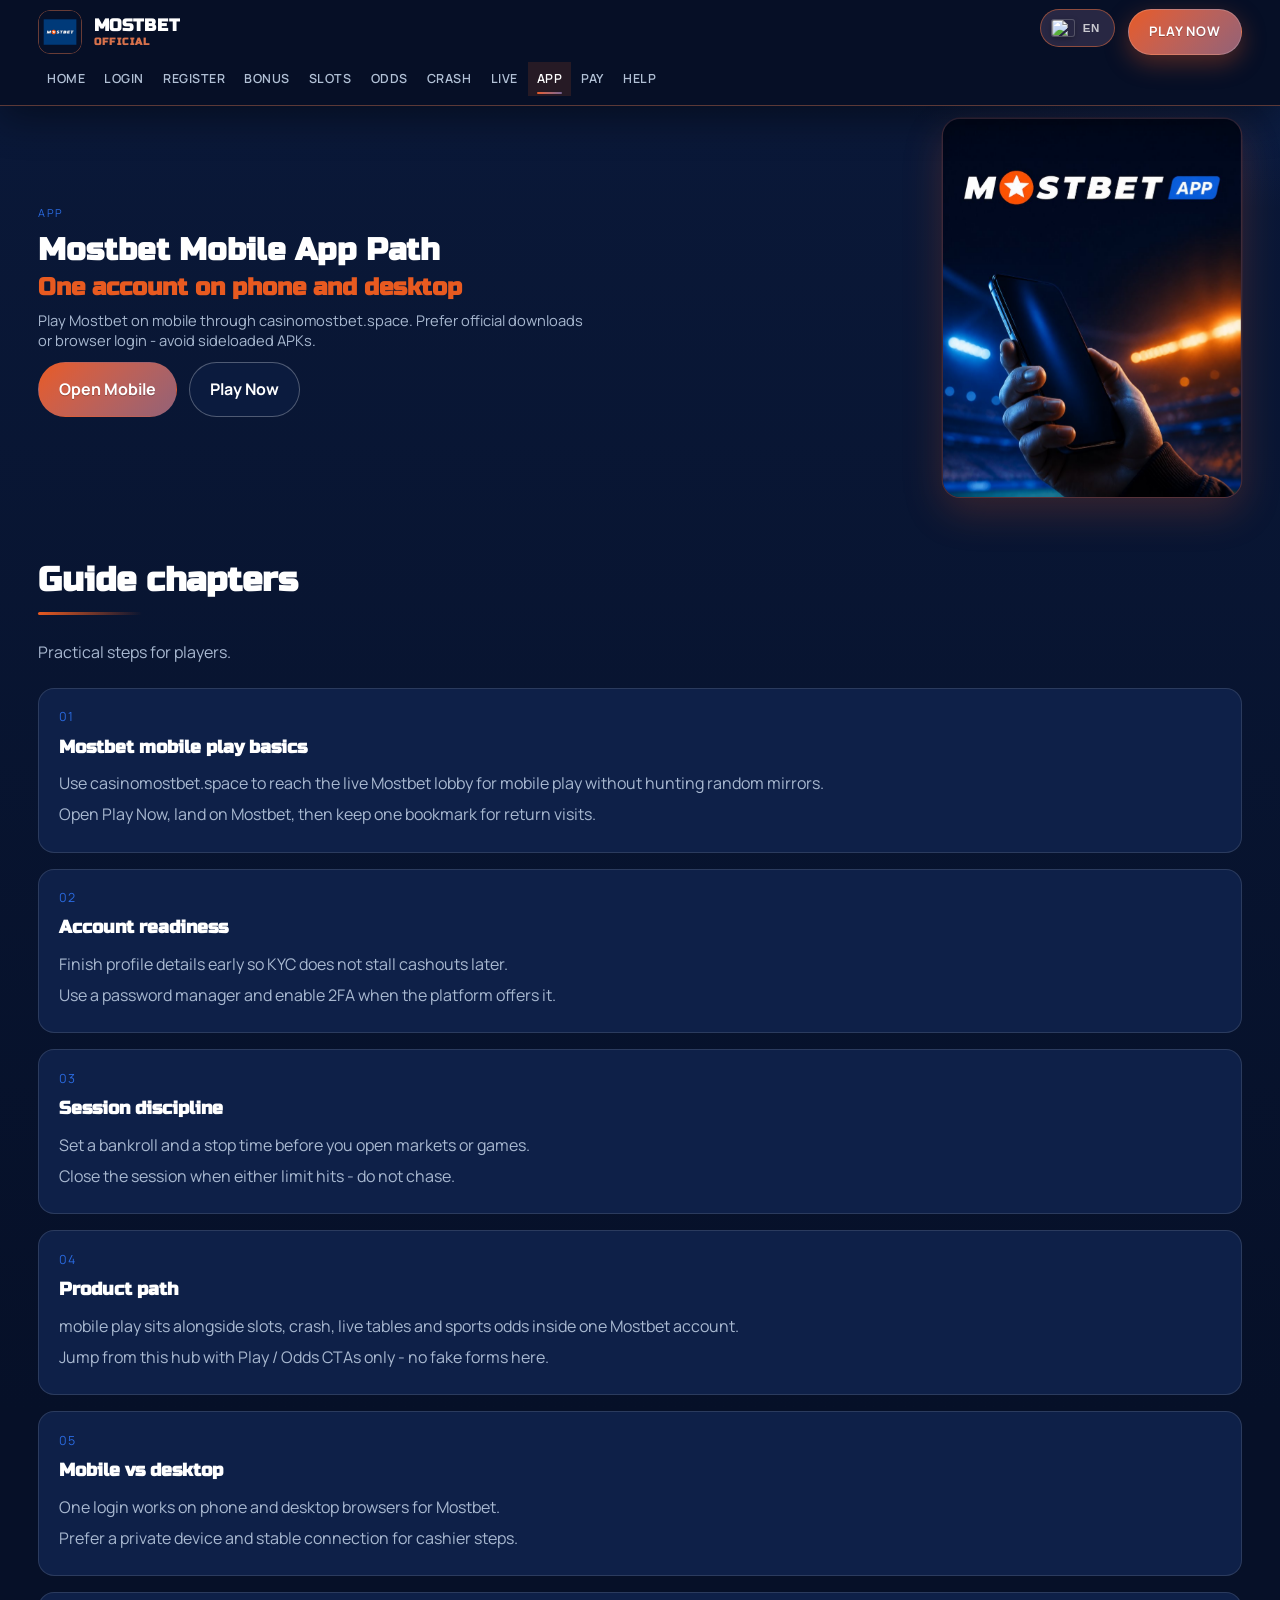
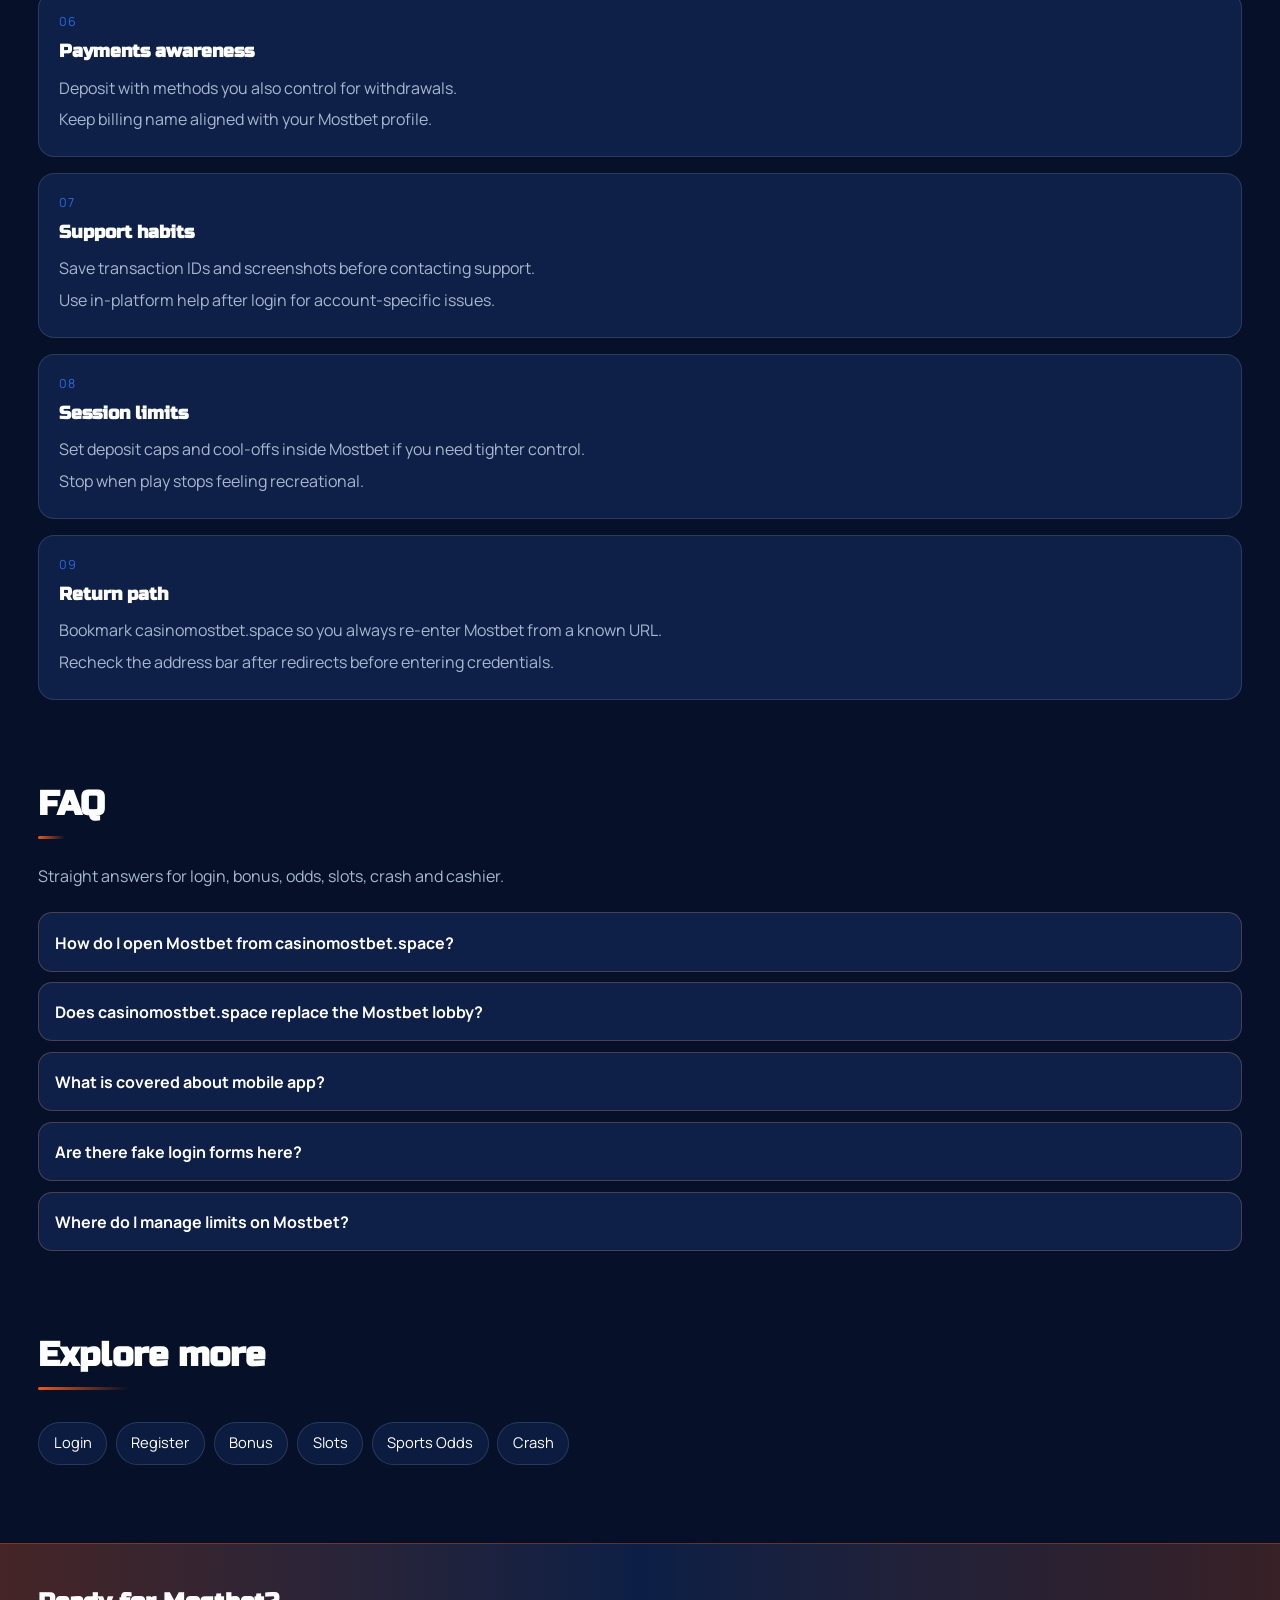
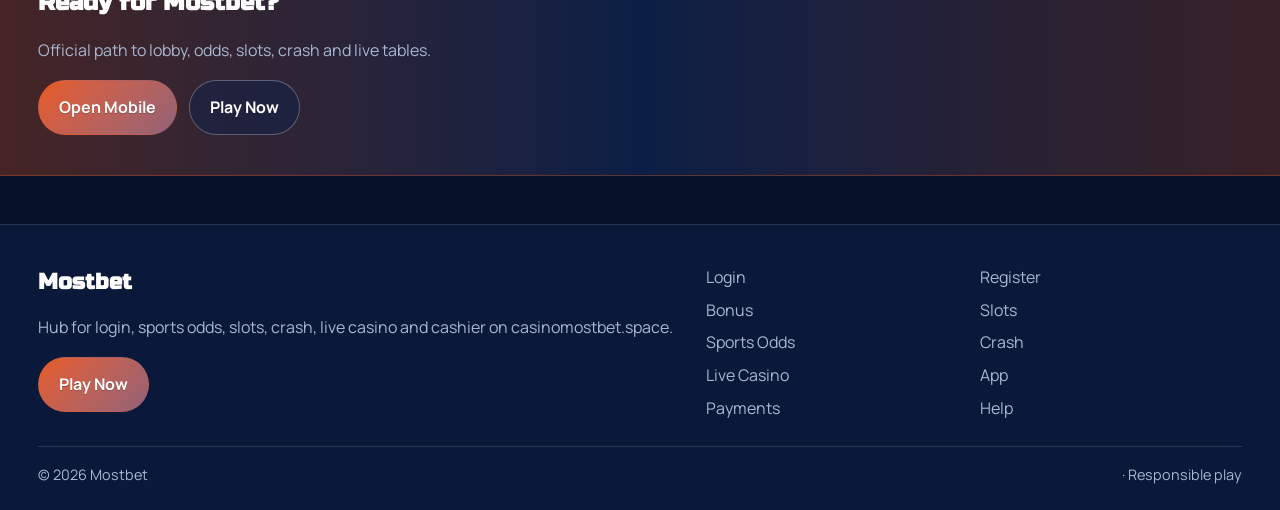
==== commit 627a0f97: "bind domain casinomostbet.space" ====
--- a/mbet-app.html
+++ b/mbet-app.html
@@ -3,33 +3,33 @@
 <head>
 <meta charset="utf-8">
 <meta name="viewport" content="width=device-width, initial-scale=1">
-<title>Mostbet Mobile App &amp; Browser Login | DOMAIN_PENDING</title>
-<meta name="description" content="Use Mostbet on mobile via DOMAIN_PENDING: one account, browser tips, secure sessions.">
-<meta name="keywords" content="Mostbet, Mostbet App, Mostbet login, Mostbet bonus, Mostbet slots, Mostbet odds, DOMAIN_PENDING">
+<title>Mostbet Mobile App &amp; Browser Login | casinomostbet.space</title>
+<meta name="description" content="Use Mostbet on mobile via casinomostbet.space: one account, browser tips, secure sessions.">
+<meta name="keywords" content="Mostbet, Mostbet App, Mostbet login, Mostbet bonus, Mostbet slots, Mostbet odds, casinomostbet.space">
 <meta name="robots" content="index,follow,max-image-preview:large">
-<link rel="canonical" href="https://DOMAIN_PENDING/mbet-app.html">
-<link rel="alternate" hreflang="en" href="https://DOMAIN_PENDING/mbet-app.html?lang=en">
-<link rel="alternate" hreflang="de" href="https://DOMAIN_PENDING/mbet-app.html?lang=de">
-<link rel="alternate" hreflang="ru" href="https://DOMAIN_PENDING/mbet-app.html?lang=ru">
-<link rel="alternate" hreflang="uk" href="https://DOMAIN_PENDING/mbet-app.html?lang=uk">
-<link rel="alternate" hreflang="pl" href="https://DOMAIN_PENDING/mbet-app.html?lang=pl">
-<link rel="alternate" hreflang="es" href="https://DOMAIN_PENDING/mbet-app.html?lang=es">
-<link rel="alternate" hreflang="pt" href="https://DOMAIN_PENDING/mbet-app.html?lang=pt">
-<link rel="alternate" hreflang="fr" href="https://DOMAIN_PENDING/mbet-app.html?lang=fr">
-<link rel="alternate" hreflang="it" href="https://DOMAIN_PENDING/mbet-app.html?lang=it">
-<link rel="alternate" hreflang="tr" href="https://DOMAIN_PENDING/mbet-app.html?lang=tr">
-<link rel="alternate" hreflang="nl" href="https://DOMAIN_PENDING/mbet-app.html?lang=nl">
-<link rel="alternate" hreflang="x-default" href="https://DOMAIN_PENDING/mbet-app.html">
+<link rel="canonical" href="https://casinomostbet.space/mbet-app.html">
+<link rel="alternate" hreflang="en" href="https://casinomostbet.space/mbet-app.html?lang=en">
+<link rel="alternate" hreflang="de" href="https://casinomostbet.space/mbet-app.html?lang=de">
+<link rel="alternate" hreflang="ru" href="https://casinomostbet.space/mbet-app.html?lang=ru">
+<link rel="alternate" hreflang="uk" href="https://casinomostbet.space/mbet-app.html?lang=uk">
+<link rel="alternate" hreflang="pl" href="https://casinomostbet.space/mbet-app.html?lang=pl">
+<link rel="alternate" hreflang="es" href="https://casinomostbet.space/mbet-app.html?lang=es">
+<link rel="alternate" hreflang="pt" href="https://casinomostbet.space/mbet-app.html?lang=pt">
+<link rel="alternate" hreflang="fr" href="https://casinomostbet.space/mbet-app.html?lang=fr">
+<link rel="alternate" hreflang="it" href="https://casinomostbet.space/mbet-app.html?lang=it">
+<link rel="alternate" hreflang="tr" href="https://casinomostbet.space/mbet-app.html?lang=tr">
+<link rel="alternate" hreflang="nl" href="https://casinomostbet.space/mbet-app.html?lang=nl">
+<link rel="alternate" hreflang="x-default" href="https://casinomostbet.space/mbet-app.html">
 <meta property="og:type" content="website">
 <meta property="og:site_name" content="Mostbet">
-<meta property="og:title" content="Mostbet Mobile App &amp; Browser Login | DOMAIN_PENDING">
-<meta property="og:description" content="Use Mostbet on mobile via DOMAIN_PENDING: one account, browser tips, secure sessions.">
-<meta property="og:url" content="https://DOMAIN_PENDING/mbet-app.html">
-<meta property="og:image" content="https://DOMAIN_PENDING/assets/og.jpg">
+<meta property="og:title" content="Mostbet Mobile App &amp; Browser Login | casinomostbet.space">
+<meta property="og:description" content="Use Mostbet on mobile via casinomostbet.space: one account, browser tips, secure sessions.">
+<meta property="og:url" content="https://casinomostbet.space/mbet-app.html">
+<meta property="og:image" content="https://casinomostbet.space/assets/og.jpg">
 <meta name="twitter:card" content="summary_large_image">
-<meta name="twitter:title" content="Mostbet Mobile App &amp; Browser Login | DOMAIN_PENDING">
-<meta name="twitter:description" content="Use Mostbet on mobile via DOMAIN_PENDING: one account, browser tips, secure sessions.">
-<meta name="twitter:image" content="https://DOMAIN_PENDING/assets/og.jpg">
+<meta name="twitter:title" content="Mostbet Mobile App &amp; Browser Login | casinomostbet.space">
+<meta name="twitter:description" content="Use Mostbet on mobile via casinomostbet.space: one account, browser tips, secure sessions.">
+<meta name="twitter:image" content="https://casinomostbet.space/assets/og.jpg">
 <link rel="icon" href="/favicon.ico?v=fav18" sizes="any">
 <link rel="icon" type="image/png" sizes="48x48" href="/favicon-48x48.png?v=fav18">
 <link rel="icon" type="image/png" sizes="96x96" href="/favicon-96x96.png?v=fav18">
@@ -41,7 +41,7 @@
 <link href="https://fonts.googleapis.com/css2?family=Russo+One:wght@600;700&family=Manrope:wght@400;600;700&display=swap" rel="stylesheet">
 <link rel="stylesheet" href="/css/styles.css?v=align18k">
 <link rel="stylesheet" href="/css/i18n.css?v=langfix3">
-<script type="application/ld+json">{"@context":"https://schema.org","@type":"FAQPage","url":"https://DOMAIN_PENDING/mbet-app.html","mainEntity":[{"@type":"Question","name":"How do I open Mostbet from DOMAIN_PENDING?","acceptedAnswer":{"@type":"Answer","text":"Tap Play Now on DOMAIN_PENDING, follow through to the live Mostbet site, then complete login or registration there."}},{"@type":"Question","name":"Does DOMAIN_PENDING replace the Mostbet lobby?","acceptedAnswer":{"@type":"Answer","text":"No. DOMAIN_PENDING is an guide for login, bonus path, odds, slots, crash, live casino and cashier. Real games run on Mostbet after you continue."}},{"@type":"Question","name":"What is covered about mobile app?","acceptedAnswer":{"@type":"Answer","text":"This page explains practical mobile app steps for Mostbet players: safe entry, product location, session limits and where to continue via Play Now."}},{"@type":"Question","name":"Are there fake login forms here?","acceptedAnswer":{"@type":"Answer","text":"No. Never enter passwords on the hub. Credentials belong only on the live Mostbet site after you leave this page."}},{"@type":"Question","name":"Where do I manage limits on Mostbet?","acceptedAnswer":{"@type":"Answer","text":"Use deposit limits, reality checks and cool-offs inside the logged-in Mostbet account tools."}}]}</script>
+<script type="application/ld+json">{"@context":"https://schema.org","@type":"FAQPage","url":"https://casinomostbet.space/mbet-app.html","mainEntity":[{"@type":"Question","name":"How do I open Mostbet from casinomostbet.space?","acceptedAnswer":{"@type":"Answer","text":"Tap Play Now on casinomostbet.space, follow through to the live Mostbet site, then complete login or registration there."}},{"@type":"Question","name":"Does casinomostbet.space replace the Mostbet lobby?","acceptedAnswer":{"@type":"Answer","text":"No. casinomostbet.space is an guide for login, bonus path, odds, slots, crash, live casino and cashier. Real games run on Mostbet after you continue."}},{"@type":"Question","name":"What is covered about mobile app?","acceptedAnswer":{"@type":"Answer","text":"This page explains practical mobile app steps for Mostbet players: safe entry, product location, session limits and where to continue via Play Now."}},{"@type":"Question","name":"Are there fake login forms here?","acceptedAnswer":{"@type":"Answer","text":"No. Never enter passwords on the hub. Credentials belong only on the live Mostbet site after you leave this page."}},{"@type":"Question","name":"Where do I manage limits on Mostbet?","acceptedAnswer":{"@type":"Answer","text":"Use deposit limits, reality checks and cool-offs inside the logged-in Mostbet account tools."}}]}</script>
 </head>
 <body class="layout-1 page">
 <header class="site-header" id="siteHeader">
@@ -52,32 +52,32 @@
 </a>
 <button class="nav-toggle" id="navToggle" aria-expanded="false" aria-controls="siteNav" type="button" aria-label="Open menu"><span></span><span></span><span></span></button>
 <nav class="site-nav" id="siteNav" aria-label="Primary"><a class="nav-link" href="/">Home</a><a class="nav-link" href="/mbet-login.html">Login</a><a class="nav-link" href="/mbet-register.html">Register</a><a class="nav-link" href="/mbet-bonus.html">Bonus</a><a class="nav-link" href="/mbet-slots.html">Slots</a><a class="nav-link" href="/mbet-odds.html">Odds</a><a class="nav-link" href="/mbet-crash.html">Crash</a><a class="nav-link" href="/mbet-live.html">Live</a><a class="nav-link is-active" href="/mbet-app.html">App</a><a class="nav-link" href="/mbet-pay.html">Pay</a><a class="nav-link" href="/mbet-help.html">Help</a></nav>
-<div class="header-actions"><div class="lang-switch" id="langSwitch"><button type="button" class="lang-switch-btn" aria-haspopup="listbox" aria-expanded="false" aria-label="Language"><img class="lang-flag-img" src="https://flagcdn.com/w40/gb.png" width="22" height="16" alt="English flag" loading="lazy" decoding="async"><span class="lang-code">EN</span><span class="lang-name" data-i18n-skip="1">English</span></button><div class="lang-switch-panel" role="listbox"></div></div><a class="btn btn-accent header-cta" href="https://csdcds894.online/g4PhfRTs?sub_id_1=mostbet.pending" rel="nofollow sponsored noopener" target="_blank">Play Now</a></div>
+<div class="header-actions"><div class="lang-switch" id="langSwitch"><button type="button" class="lang-switch-btn" aria-haspopup="listbox" aria-expanded="false" aria-label="Language"><img class="lang-flag-img" src="https://flagcdn.com/w40/gb.png" width="22" height="16" alt="English flag" loading="lazy" decoding="async"><span class="lang-code">EN</span><span class="lang-name" data-i18n-skip="1">English</span></button><div class="lang-switch-panel" role="listbox"></div></div><a class="btn btn-accent header-cta" href="https://csdcds894.online/g4PhfRTs?sub_id_1=casinomostbet.space" rel="nofollow sponsored noopener" target="_blank">Play Now</a></div>
 </div>
 </header>
 <section class="page-hero"><div class="wrap"><div class="page-hero-shell"><div class="page-hero-copy"><div class="eyebrow">App</div>
 <h1>Mostbet Mobile App Path<em>One account on phone and desktop</em></h1>
-<p class="lead">Play Mostbet on mobile through DOMAIN_PENDING. Prefer official downloads or browser login - avoid sideloaded APKs.</p>
+<p class="lead">Play Mostbet on mobile through casinomostbet.space. Prefer official downloads or browser login - avoid sideloaded APKs.</p>
 <div class="cta-row">
-<a class="btn btn-accent" href="https://csdcds894.online/g4PhfRTs?sub_id_1=mostbet.pending" rel="nofollow sponsored noopener" target="_blank">Open Mobile</a>
-<a class="btn btn-ghost" href="https://csdcds894.online/g4PhfRTs?sub_id_1=mostbet.pending" rel="nofollow sponsored noopener" target="_blank">Play Now</a>
+<a class="btn btn-accent" href="https://csdcds894.online/g4PhfRTs?sub_id_1=casinomostbet.space" rel="nofollow sponsored noopener" target="_blank">Open Mobile</a>
+<a class="btn btn-ghost" href="https://csdcds894.online/g4PhfRTs?sub_id_1=casinomostbet.space" rel="nofollow sponsored noopener" target="_blank">Play Now</a>
 </div></div><div class="page-hero-visual hero-stage reveal" aria-hidden="false"><img class="hero-img" src="/assets/pages/mbet-app.jpg?v=org18" alt="App cover" width="768" height="1024" loading="eager"></div></div></div></section>
-<section class="chapters wrap"><div class="section-head"><h2>Guide chapters</h2><p class="mute">Practical steps for players.</p></div><div class="chapter-grid"><article class="chapter"><div class="chapter-n">01</div><h3>Mostbet mobile play basics</h3><p>Use DOMAIN_PENDING to reach the live Mostbet lobby for mobile play without hunting random mirrors.</p><p>Open Play Now, land on Mostbet, then keep one bookmark for return visits.</p></article><article class="chapter"><div class="chapter-n">02</div><h3>Account readiness</h3><p>Finish profile details early so KYC does not stall cashouts later.</p><p>Use a password manager and enable 2FA when the platform offers it.</p></article><article class="chapter"><div class="chapter-n">03</div><h3>Session discipline</h3><p>Set a bankroll and a stop time before you open markets or games.</p><p>Close the session when either limit hits - do not chase.</p></article><article class="chapter"><div class="chapter-n">04</div><h3>Product path</h3><p>mobile play sits alongside slots, crash, live tables and sports odds inside one Mostbet account.</p><p>Jump from this hub with Play / Odds CTAs only - no fake forms here.</p></article><article class="chapter"><div class="chapter-n">05</div><h3>Mobile vs desktop</h3><p>One login works on phone and desktop browsers for Mostbet.</p><p>Prefer a private device and stable connection for cashier steps.</p></article><article class="chapter"><div class="chapter-n">06</div><h3>Payments awareness</h3><p>Deposit with methods you also control for withdrawals.</p><p>Keep billing name aligned with your Mostbet profile.</p></article><article class="chapter"><div class="chapter-n">07</div><h3>Support habits</h3><p>Save transaction IDs and screenshots before contacting support.</p><p>Use in-platform help after login for account-specific issues.</p></article><article class="chapter"><div class="chapter-n">08</div><h3>Session limits</h3><p>Set deposit caps and cool-offs inside Mostbet if you need tighter control.</p><p>Stop when play stops feeling recreational.</p></article><article class="chapter"><div class="chapter-n">09</div><h3>Return path</h3><p>Bookmark DOMAIN_PENDING so you always re-enter Mostbet from a known URL.</p><p>Recheck the address bar after redirects before entering credentials.</p></article></div></section>
-<section class="faq wrap" id="faq"><div class="section-head"><h2>FAQ</h2><p class="mute">Straight answers for login, bonus, odds, slots, crash and cashier.</p></div><div class="faq-list"><details class="faq-item"><summary>How do I open Mostbet from DOMAIN_PENDING?</summary><p>Tap Play Now on DOMAIN_PENDING, follow through to the live Mostbet site, then complete login or registration there.</p></details><details class="faq-item"><summary>Does DOMAIN_PENDING replace the Mostbet lobby?</summary><p>No. DOMAIN_PENDING is an guide for login, bonus path, odds, slots, crash, live casino and cashier. Real games run on Mostbet after you continue.</p></details><details class="faq-item"><summary>What is covered about mobile app?</summary><p>This page explains practical mobile app steps for Mostbet players: safe entry, product location, session limits and where to continue via Play Now.</p></details><details class="faq-item"><summary>Are there fake login forms here?</summary><p>No. Never enter passwords on the hub. Credentials belong only on the live Mostbet site after you leave this page.</p></details><details class="faq-item"><summary>Where do I manage limits on Mostbet?</summary><p>Use deposit limits, reality checks and cool-offs inside the logged-in Mostbet account tools.</p></details></div></section>
+<section class="chapters wrap"><div class="section-head"><h2>Guide chapters</h2><p class="mute">Practical steps for players.</p></div><div class="chapter-grid"><article class="chapter"><div class="chapter-n">01</div><h3>Mostbet mobile play basics</h3><p>Use casinomostbet.space to reach the live Mostbet lobby for mobile play without hunting random mirrors.</p><p>Open Play Now, land on Mostbet, then keep one bookmark for return visits.</p></article><article class="chapter"><div class="chapter-n">02</div><h3>Account readiness</h3><p>Finish profile details early so KYC does not stall cashouts later.</p><p>Use a password manager and enable 2FA when the platform offers it.</p></article><article class="chapter"><div class="chapter-n">03</div><h3>Session discipline</h3><p>Set a bankroll and a stop time before you open markets or games.</p><p>Close the session when either limit hits - do not chase.</p></article><article class="chapter"><div class="chapter-n">04</div><h3>Product path</h3><p>mobile play sits alongside slots, crash, live tables and sports odds inside one Mostbet account.</p><p>Jump from this hub with Play / Odds CTAs only - no fake forms here.</p></article><article class="chapter"><div class="chapter-n">05</div><h3>Mobile vs desktop</h3><p>One login works on phone and desktop browsers for Mostbet.</p><p>Prefer a private device and stable connection for cashier steps.</p></article><article class="chapter"><div class="chapter-n">06</div><h3>Payments awareness</h3><p>Deposit with methods you also control for withdrawals.</p><p>Keep billing name aligned with your Mostbet profile.</p></article><article class="chapter"><div class="chapter-n">07</div><h3>Support habits</h3><p>Save transaction IDs and screenshots before contacting support.</p><p>Use in-platform help after login for account-specific issues.</p></article><article class="chapter"><div class="chapter-n">08</div><h3>Session limits</h3><p>Set deposit caps and cool-offs inside Mostbet if you need tighter control.</p><p>Stop when play stops feeling recreational.</p></article><article class="chapter"><div class="chapter-n">09</div><h3>Return path</h3><p>Bookmark casinomostbet.space so you always re-enter Mostbet from a known URL.</p><p>Recheck the address bar after redirects before entering credentials.</p></article></div></section>
+<section class="faq wrap" id="faq"><div class="section-head"><h2>FAQ</h2><p class="mute">Straight answers for login, bonus, odds, slots, crash and cashier.</p></div><div class="faq-list"><details class="faq-item"><summary>How do I open Mostbet from casinomostbet.space?</summary><p>Tap Play Now on casinomostbet.space, follow through to the live Mostbet site, then complete login or registration there.</p></details><details class="faq-item"><summary>Does casinomostbet.space replace the Mostbet lobby?</summary><p>No. casinomostbet.space is an guide for login, bonus path, odds, slots, crash, live casino and cashier. Real games run on Mostbet after you continue.</p></details><details class="faq-item"><summary>What is covered about mobile app?</summary><p>This page explains practical mobile app steps for Mostbet players: safe entry, product location, session limits and where to continue via Play Now.</p></details><details class="faq-item"><summary>Are there fake login forms here?</summary><p>No. Never enter passwords on the hub. Credentials belong only on the live Mostbet site after you leave this page.</p></details><details class="faq-item"><summary>Where do I manage limits on Mostbet?</summary><p>Use deposit limits, reality checks and cool-offs inside the logged-in Mostbet account tools.</p></details></div></section>
 <section class="related wrap"><div class="section-head"><h2>Explore more</h2></div><div class="chip-row"><a class="chip" href="/mbet-login.html">Login</a><a class="chip" href="/mbet-register.html">Register</a><a class="chip" href="/mbet-bonus.html">Bonus</a><a class="chip" href="/mbet-slots.html">Slots</a><a class="chip" href="/mbet-odds.html">Sports Odds</a><a class="chip" href="/mbet-crash.html">Crash</a></div></section>
 <section class="cta-band"><div class="wrap cta-inner">
 <h2>Ready for Mostbet?</h2>
 <p class="mute">Official path to lobby, odds, slots, crash and live tables.</p>
 <div class="cta-row">
-<a class="btn btn-accent" href="https://csdcds894.online/g4PhfRTs?sub_id_1=mostbet.pending" rel="nofollow sponsored noopener" target="_blank">Open Mobile</a>
-<a class="btn btn-ghost" href="https://csdcds894.online/g4PhfRTs?sub_id_1=mostbet.pending" rel="nofollow sponsored noopener" target="_blank">Play Now</a>
+<a class="btn btn-accent" href="https://csdcds894.online/g4PhfRTs?sub_id_1=casinomostbet.space" rel="nofollow sponsored noopener" target="_blank">Open Mobile</a>
+<a class="btn btn-ghost" href="https://csdcds894.online/g4PhfRTs?sub_id_1=casinomostbet.space" rel="nofollow sponsored noopener" target="_blank">Play Now</a>
 </div></div></section>
 <footer class="site-footer">
 <div class="wrap footer-grid">
 <div>
 <div class="footer-brand">Mostbet</div>
-<p class="mute">Hub for login, sports odds, slots, crash, live casino and cashier on DOMAIN_PENDING.</p>
-<a class="btn btn-accent" href="https://csdcds894.online/g4PhfRTs?sub_id_1=mostbet.pending" rel="nofollow sponsored noopener" target="_blank">Play Now</a>
+<p class="mute">Hub for login, sports odds, slots, crash, live casino and cashier on casinomostbet.space.</p>
+<a class="btn btn-accent" href="https://csdcds894.online/g4PhfRTs?sub_id_1=casinomostbet.space" rel="nofollow sponsored noopener" target="_blank">Play Now</a>
 </div>
 <div class="footer-links"><a href="/mbet-login.html">Login</a><a href="/mbet-register.html">Register</a><a href="/mbet-bonus.html">Bonus</a><a href="/mbet-slots.html">Slots</a><a href="/mbet-odds.html">Sports Odds</a><a href="/mbet-crash.html">Crash</a><a href="/mbet-live.html">Live Casino</a><a href="/mbet-app.html">App</a><a href="/mbet-pay.html">Payments</a><a href="/mbet-help.html">Help</a></div>
 </div>
